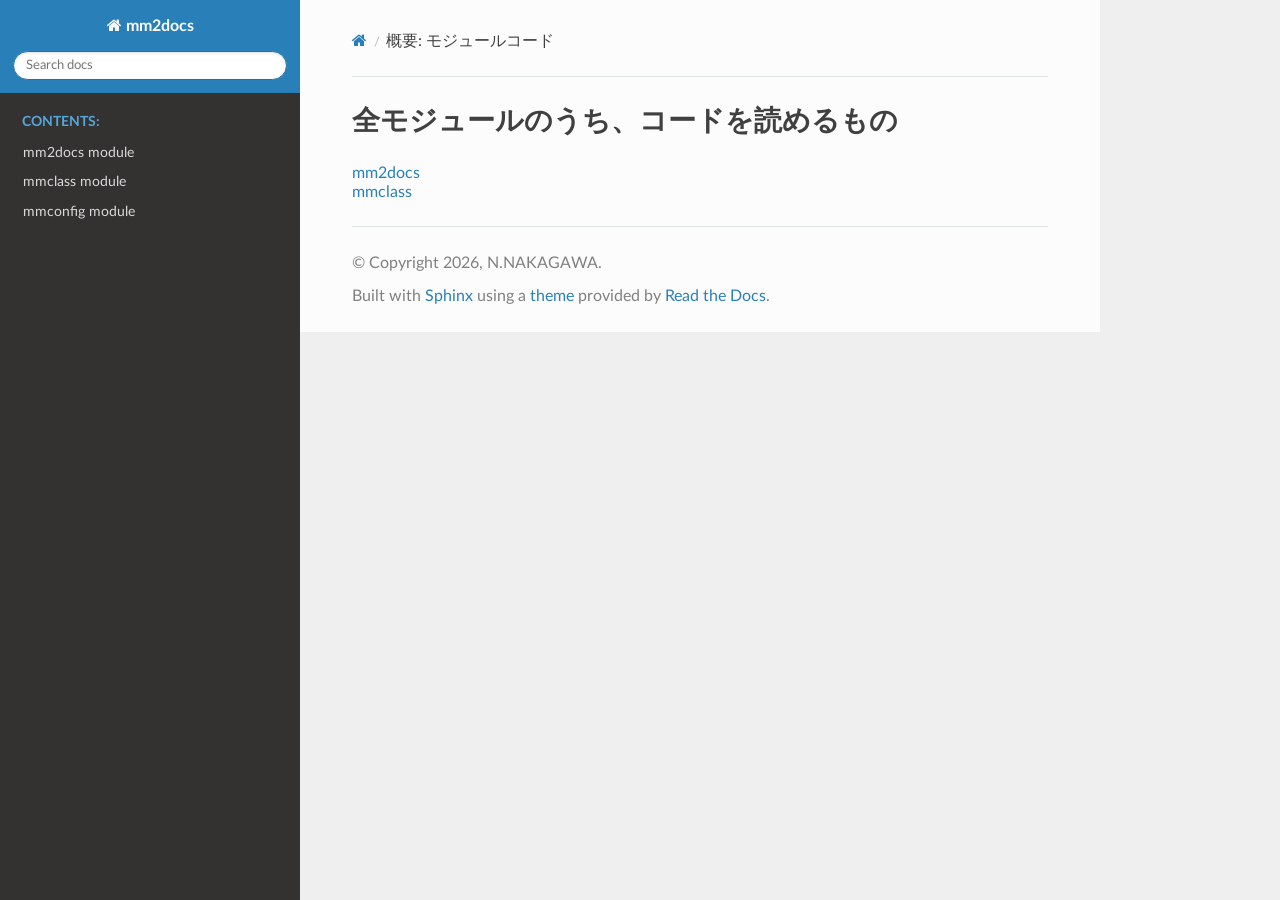
==== docs/_build/html/_modules/index.html @ 32d8aab1 "first commit" ====
<!DOCTYPE html>
<html class="writer-html5" lang="ja" data-content_root="../">
<head>
  <meta charset="utf-8" />
  <meta name="viewport" content="width=device-width, initial-scale=1.0" />
  <title>概要: モジュールコード &mdash; mm2docs 1.0.0 ドキュメント</title>
      <link rel="stylesheet" type="text/css" href="../_static/pygments.css?v=b86133f3" />
      <link rel="stylesheet" type="text/css" href="../_static/css/theme.css?v=e59714d7" />

  
      <script src="../_static/jquery.js?v=5d32c60e"></script>
      <script src="../_static/_sphinx_javascript_frameworks_compat.js?v=2cd50e6c"></script>
      <script src="../_static/documentation_options.js?v=144c8c96"></script>
      <script src="../_static/doctools.js?v=9bcbadda"></script>
      <script src="../_static/sphinx_highlight.js?v=dc90522c"></script>
      <script src="../_static/translations.js?v=4755f45a"></script>
    <script src="../_static/js/theme.js"></script>
    <link rel="index" title="索引" href="../genindex.html" />
    <link rel="search" title="検索" href="../search.html" /> 
</head>

<body class="wy-body-for-nav"> 
  <div class="wy-grid-for-nav">
    <nav data-toggle="wy-nav-shift" class="wy-nav-side">
      <div class="wy-side-scroll">
        <div class="wy-side-nav-search" >

          
          
          <a href="../index.html" class="icon icon-home">
            mm2docs
          </a>
<div role="search">
  <form id="rtd-search-form" class="wy-form" action="../search.html" method="get">
    <input type="text" name="q" placeholder="Search docs" aria-label="Search docs" />
    <input type="hidden" name="check_keywords" value="yes" />
    <input type="hidden" name="area" value="default" />
  </form>
</div>
        </div><div class="wy-menu wy-menu-vertical" data-spy="affix" role="navigation" aria-label="Navigation menu">
              <p class="caption" role="heading"><span class="caption-text">Contents:</span></p>
<ul>
<li class="toctree-l1"><a class="reference internal" href="../mm2docs.html">mm2docs module</a></li>
<li class="toctree-l1"><a class="reference internal" href="../mmclass.html">mmclass module</a></li>
<li class="toctree-l1"><a class="reference internal" href="../mmconfig.html">mmconfig module</a></li>
</ul>

        </div>
      </div>
    </nav>

    <section data-toggle="wy-nav-shift" class="wy-nav-content-wrap"><nav class="wy-nav-top" aria-label="Mobile navigation menu" >
          <i data-toggle="wy-nav-top" class="fa fa-bars"></i>
          <a href="../index.html">mm2docs</a>
      </nav>

      <div class="wy-nav-content">
        <div class="rst-content">
          <div role="navigation" aria-label="Page navigation">
  <ul class="wy-breadcrumbs">
      <li><a href="../index.html" class="icon icon-home" aria-label="Home"></a></li>
      <li class="breadcrumb-item active">概要: モジュールコード</li>
      <li class="wy-breadcrumbs-aside">
      </li>
  </ul>
  <hr/>
</div>
          <div role="main" class="document" itemscope="itemscope" itemtype="http://schema.org/Article">
           <div itemprop="articleBody">
             
  <h1>全モジュールのうち、コードを読めるもの</h1>
<ul><li><a href="mm2docs.html">mm2docs</a></li>
<li><a href="mmclass.html">mmclass</a></li>
</ul>

           </div>
          </div>
          <footer>

  <hr/>

  <div role="contentinfo">
    <p>&#169; Copyright 2026, N.NAKAGAWA.</p>
  </div>

  Built with <a href="https://www.sphinx-doc.org/">Sphinx</a> using a
    <a href="https://github.com/readthedocs/sphinx_rtd_theme">theme</a>
    provided by <a href="https://readthedocs.org">Read the Docs</a>.
   

</footer>
        </div>
      </div>
    </section>
  </div>
  <script>
      jQuery(function () {
          SphinxRtdTheme.Navigation.enable(true);
      });
  </script> 

</body>
</html>
---- docs/_build/html/_static/pygments.css ----
pre { line-height: 125%; }
td.linenos .normal { color: inherit; background-color: transparent; padding-left: 5px; padding-right: 5px; }
span.linenos { color: inherit; background-color: transparent; padding-left: 5px; padding-right: 5px; }
td.linenos .special { color: #000000; background-color: #ffffc0; padding-left: 5px; padding-right: 5px; }
span.linenos.special { color: #000000; background-color: #ffffc0; padding-left: 5px; padding-right: 5px; }
.highlight .hll { background-color: #ffffcc }
.highlight { background: #f8f8f8; }
.highlight .c { color: #3D7B7B; font-style: italic } /* Comment */
.highlight .err { border: 1px solid #F00 } /* Error */
.highlight .k { color: #008000; font-weight: bold } /* Keyword */
.highlight .o { color: #666 } /* Operator */
.highlight .ch { color: #3D7B7B; font-style: italic } /* Comment.Hashbang */
.highlight .cm { color: #3D7B7B; font-style: italic } /* Comment.Multiline */
.highlight .cp { color: #9C6500 } /* Comment.Preproc */
.highlight .cpf { color: #3D7B7B; font-style: italic } /* Comment.PreprocFile */
.highlight .c1 { color: #3D7B7B; font-style: italic } /* Comment.Single */
.highlight .cs { color: #3D7B7B; font-style: italic } /* Comment.Special */
.highlight .gd { color: #A00000 } /* Generic.Deleted */
.highlight .ge { font-style: italic } /* Generic.Emph */
.highlight .ges { font-weight: bold; font-style: italic } /* Generic.EmphStrong */
.highlight .gr { color: #E40000 } /* Generic.Error */
.highlight .gh { color: #000080; font-weight: bold } /* Generic.Heading */
.highlight .gi { color: #008400 } /* Generic.Inserted */
.highlight .go { color: #717171 } /* Generic.Output */
.highlight .gp { color: #000080; font-weight: bold } /* Generic.Prompt */
.highlight .gs { font-weight: bold } /* Generic.Strong */
.highlight .gu { color: #800080; font-weight: bold } /* Generic.Subheading */
.highlight .gt { color: #04D } /* Generic.Traceback */
.highlight .kc { color: #008000; font-weight: bold } /* Keyword.Constant */
.highlight .kd { color: #008000; font-weight: bold } /* Keyword.Declaration */
.highlight .kn { color: #008000; font-weight: bold } /* Keyword.Namespace */
.highlight .kp { color: #008000 } /* Keyword.Pseudo */
.highlight .kr { color: #008000; font-weight: bold } /* Keyword.Reserved */
.highlight .kt { color: #B00040 } /* Keyword.Type */
.highlight .m { color: #666 } /* Literal.Number */
.highlight .s { color: #BA2121 } /* Literal.String */
.highlight .na { color: #687822 } /* Name.Attribute */
.highlight .nb { color: #008000 } /* Name.Builtin */
.highlight .nc { color: #00F; font-weight: bold } /* Name.Class */
.highlight .no { color: #800 } /* Name.Constant */
.highlight .nd { color: #A2F } /* Name.Decorator */
.highlight .ni { color: #717171; font-weight: bold } /* Name.Entity */
.highlight .ne { color: #CB3F38; font-weight: bold } /* Name.Exception */
.highlight .nf { color: #00F } /* Name.Function */
.highlight .nl { color: #767600 } /* Name.Label */
.highlight .nn { color: #00F; font-weight: bold } /* Name.Namespace */
.highlight .nt { color: #008000; font-weight: bold } /* Name.Tag */
.highlight .nv { color: #19177C } /* Name.Variable */
.highlight .ow { color: #A2F; font-weight: bold } /* Operator.Word */
.highlight .w { color: #BBB } /* Text.Whitespace */
.highlight .mb { color: #666 } /* Literal.Number.Bin */
.highlight .mf { color: #666 } /* Literal.Number.Float */
.highlight .mh { color: #666 } /* Literal.Number.Hex */
.highlight .mi { color: #666 } /* Literal.Number.Integer */
.highlight .mo { color: #666 } /* Literal.Number.Oct */
.highlight .sa { color: #BA2121 } /* Literal.String.Affix */
.highlight .sb { color: #BA2121 } /* Literal.String.Backtick */
.highlight .sc { color: #BA2121 } /* Literal.String.Char */
.highlight .dl { color: #BA2121 } /* Literal.String.Delimiter */
.highlight .sd { color: #BA2121; font-style: italic } /* Literal.String.Doc */
.highlight .s2 { color: #BA2121 } /* Literal.String.Double */
.highlight .se { color: #AA5D1F; font-weight: bold } /* Literal.String.Escape */
.highlight .sh { color: #BA2121 } /* Literal.String.Heredoc */
.highlight .si { color: #A45A77; font-weight: bold } /* Literal.String.Interpol */
.highlight .sx { color: #008000 } /* Literal.String.Other */
.highlight .sr { color: #A45A77 } /* Literal.String.Regex */
.highlight .s1 { color: #BA2121 } /* Literal.String.Single */
.highlight .ss { color: #19177C } /* Literal.String.Symbol */
.highlight .bp { color: #008000 } /* Name.Builtin.Pseudo */
.highlight .fm { color: #00F } /* Name.Function.Magic */
.highlight .vc { color: #19177C } /* Name.Variable.Class */
.highlight .vg { color: #19177C } /* Name.Variable.Global */
.highlight .vi { color: #19177C } /* Name.Variable.Instance */
.highlight .vm { color: #19177C } /* Name.Variable.Magic */
.highlight .il { color: #666 } /* Literal.Number.Integer.Long */
---- docs/_build/html/_static/css/theme.css ----
html{box-sizing:border-box}*,:after,:before{box-sizing:inherit}article,aside,details,figcaption,figure,footer,header,hgroup,nav,section{display:block}audio,canvas,video{display:inline-block;*display:inline;*zoom:1}[hidden],audio:not([controls]){display:none}*{-webkit-box-sizing:border-box;-moz-box-sizing:border-box;box-sizing:border-box}html{font-size:100%;-webkit-text-size-adjust:100%;-ms-text-size-adjust:100%}body{margin:0}a:active,a:hover{outline:0}abbr[title]{border-bottom:1px dotted}b,strong{font-weight:700}blockquote{margin:0}dfn{font-style:italic}ins{background:#ff9;text-decoration:none}ins,mark{color:#000}mark{background:#ff0;font-style:italic;font-weight:700}.rst-content code,.rst-content tt,code,kbd,pre,samp{font-family:monospace,serif;_font-family:courier new,monospace;font-size:1em}pre{white-space:pre}q{quotes:none}q:after,q:before{content:"";content:none}small{font-size:85%}sub,sup{font-size:75%;line-height:0;position:relative;vertical-align:baseline}sup{top:-.5em}sub{bottom:-.25em}dl,ol,ul{margin:0;padding:0;list-style:none;list-style-image:none}li{list-style:none}dd{margin:0}img{border:0;-ms-interpolation-mode:bicubic;vertical-align:middle;max-width:100%}svg:not(:root){overflow:hidden}figure,form{margin:0}label{cursor:pointer}button,input,select,textarea{font-size:100%;margin:0;vertical-align:baseline;*vertical-align:middle}button,input{line-height:normal}button,input[type=button],input[type=reset],input[type=submit]{cursor:pointer;-webkit-appearance:button;*overflow:visible}button[disabled],input[disabled]{cursor:default}input[type=search]{-webkit-appearance:textfield;-moz-box-sizing:content-box;-webkit-box-sizing:content-box;box-sizing:content-box}textarea{resize:vertical}table{border-collapse:collapse;border-spacing:0}td{vertical-align:top}.chromeframe{margin:.2em 0;background:#ccc;color:#000;padding:.2em 0}.ir{display:block;border:0;text-indent:-999em;overflow:hidden;background-color:transparent;background-repeat:no-repeat;text-align:left;direction:ltr;*line-height:0}.ir br{display:none}.hidden{display:none!important;visibility:hidden}.visuallyhidden{border:0;clip:rect(0 0 0 0);height:1px;margin:-1px;overflow:hidden;padding:0;position:absolute;width:1px}.visuallyhidden.focusable:active,.visuallyhidden.focusable:focus{clip:auto;height:auto;margin:0;overflow:visible;position:static;width:auto}.invisible{visibility:hidden}.relative{position:relative}big,small{font-size:100%}@media print{body,html,section{background:none!important}*{box-shadow:none!important;text-shadow:none!important;filter:none!important;-ms-filter:none!important}a,a:visited{text-decoration:underline}.ir a:after,a[href^="#"]:after,a[href^="javascript:"]:after{content:""}blockquote,pre{page-break-inside:avoid}thead{display:table-header-group}img,tr{page-break-inside:avoid}img{max-width:100%!important}@page{margin:.5cm}.rst-content .toctree-wrapper>p.caption,h2,h3,p{orphans:3;widows:3}.rst-content .toctree-wrapper>p.caption,h2,h3{page-break-after:avoid}}.btn,.fa:before,.icon:before,.rst-content .admonition,.rst-content .admonition-title:before,.rst-content .admonition-todo,.rst-content .attention,.rst-content .caution,.rst-content .code-block-caption .headerlink:before,.rst-content .danger,.rst-content .eqno .headerlink:before,.rst-content .error,.rst-content .hint,.rst-content .important,.rst-content .note,.rst-content .seealso,.rst-content .tip,.rst-content .warning,.rst-content code.download span:first-child:before,.rst-content dl dt .headerlink:before,.rst-content h1 .headerlink:before,.rst-content h2 .headerlink:before,.rst-content h3 .headerlink:before,.rst-content h4 .headerlink:before,.rst-content h5 .headerlink:before,.rst-content h6 .headerlink:before,.rst-content p.caption .headerlink:before,.rst-content p .headerlink:before,.rst-content table>caption .headerlink:before,.rst-content tt.download span:first-child:before,.wy-alert,.wy-dropdown .caret:before,.wy-inline-validate.wy-inline-validate-danger .wy-input-context:before,.wy-inline-validate.wy-inline-validate-info .wy-input-context:before,.wy-inline-validate.wy-inline-validate-success .wy-input-context:before,.wy-inline-validate.wy-inline-validate-warning .wy-input-context:before,.wy-menu-vertical li.current>a button.toctree-expand:before,.wy-menu-vertical li.on a button.toctree-expand:before,.wy-menu-vertical li button.toctree-expand:before,input[type=color],input[type=date],input[type=datetime-local],input[type=datetime],input[type=email],input[type=month],input[type=number],input[type=password],input[type=search],input[type=tel],input[type=text],input[type=time],input[type=url],input[type=week],select,textarea{-webkit-font-smoothing:antialiased}.clearfix{*zoom:1}.clearfix:after,.clearfix:before{display:table;content:""}.clearfix:after{clear:both}/*!
 *  Font Awesome 4.7.0 by @davegandy - http://fontawesome.io - @fontawesome
 *  License - http://fontawesome.io/license (Font: SIL OFL 1.1, CSS: MIT License)
 */@font-face{font-family:FontAwesome;src:url(fonts/fontawesome-webfont.eot?674f50d287a8c48dc19ba404d20fe713);src:url(fonts/fontawesome-webfont.eot?674f50d287a8c48dc19ba404d20fe713?#iefix&v=4.7.0) format("embedded-opentype"),url(fonts/fontawesome-webfont.woff2?af7ae505a9eed503f8b8e6982036873e) format("woff2"),url(fonts/fontawesome-webfont.woff?fee66e712a8a08eef5805a46892932ad) format("woff"),url(fonts/fontawesome-webfont.ttf?b06871f281fee6b241d60582ae9369b9) format("truetype"),url(fonts/fontawesome-webfont.svg?912ec66d7572ff821749319396470bde#fontawesomeregular) format("svg");font-weight:400;font-style:normal}.fa,.icon,.rst-content .admonition-title,.rst-content .code-block-caption .headerlink,.rst-content .eqno .headerlink,.rst-content code.download span:first-child,.rst-content dl dt .headerlink,.rst-content h1 .headerlink,.rst-content h2 .headerlink,.rst-content h3 .headerlink,.rst-content h4 .headerlink,.rst-content h5 .headerlink,.rst-content h6 .headerlink,.rst-content p.caption .headerlink,.rst-content p .headerlink,.rst-content table>caption .headerlink,.rst-content tt.download span:first-child,.wy-menu-vertical li.current>a button.toctree-expand,.wy-menu-vertical li.on a button.toctree-expand,.wy-menu-vertical li button.toctree-expand{display:inline-block;font:normal normal normal 14px/1 FontAwesome;font-size:inherit;text-rendering:auto;-webkit-font-smoothing:antialiased;-moz-osx-font-smoothing:grayscale}.fa-lg{font-size:1.33333em;line-height:.75em;vertical-align:-15%}.fa-2x{font-size:2em}.fa-3x{font-size:3em}.fa-4x{font-size:4em}.fa-5x{font-size:5em}.fa-fw{width:1.28571em;text-align:center}.fa-ul{padding-left:0;margin-left:2.14286em;list-style-type:none}.fa-ul>li{position:relative}.fa-li{position:absolute;left:-2.14286em;width:2.14286em;top:.14286em;text-align:center}.fa-li.fa-lg{left:-1.85714em}.fa-border{padding:.2em .25em .15em;border:.08em solid #eee;border-radius:.1em}.fa-pull-left{float:left}.fa-pull-right{float:right}.fa-pull-left.icon,.fa.fa-pull-left,.rst-content .code-block-caption .fa-pull-left.headerlink,.rst-content .eqno .fa-pull-left.headerlink,.rst-content .fa-pull-left.admonition-title,.rst-content code.download span.fa-pull-left:first-child,.rst-content dl dt .fa-pull-left.headerlink,.rst-content h1 .fa-pull-left.headerlink,.rst-content h2 .fa-pull-left.headerlink,.rst-content h3 .fa-pull-left.headerlink,.rst-content h4 .fa-pull-left.headerlink,.rst-content h5 .fa-pull-left.headerlink,.rst-content h6 .fa-pull-left.headerlink,.rst-content p .fa-pull-left.headerlink,.rst-content table>caption .fa-pull-left.headerlink,.rst-content tt.download span.fa-pull-left:first-child,.wy-menu-vertical li.current>a button.fa-pull-left.toctree-expand,.wy-menu-vertical li.on a button.fa-pull-left.toctree-expand,.wy-menu-vertical li button.fa-pull-left.toctree-expand{margin-right:.3em}.fa-pull-right.icon,.fa.fa-pull-right,.rst-content .code-block-caption .fa-pull-right.headerlink,.rst-content .eqno .fa-pull-right.headerlink,.rst-content .fa-pull-right.admonition-title,.rst-content code.download span.fa-pull-right:first-child,.rst-content dl dt .fa-pull-right.headerlink,.rst-content h1 .fa-pull-right.headerlink,.rst-content h2 .fa-pull-right.headerlink,.rst-content h3 .fa-pull-right.headerlink,.rst-content h4 .fa-pull-right.headerlink,.rst-content h5 .fa-pull-right.headerlink,.rst-content h6 .fa-pull-right.headerlink,.rst-content p .fa-pull-right.headerlink,.rst-content table>caption .fa-pull-right.headerlink,.rst-content tt.download span.fa-pull-right:first-child,.wy-menu-vertical li.current>a button.fa-pull-right.toctree-expand,.wy-menu-vertical li.on a button.fa-pull-right.toctree-expand,.wy-menu-vertical li button.fa-pull-right.toctree-expand{margin-left:.3em}.pull-right{float:right}.pull-left{float:left}.fa.pull-left,.pull-left.icon,.rst-content .code-block-caption .pull-left.headerlink,.rst-content .eqno .pull-left.headerlink,.rst-content .pull-left.admonition-title,.rst-content code.download span.pull-left:first-child,.rst-content dl dt .pull-left.headerlink,.rst-content h1 .pull-left.headerlink,.rst-content h2 .pull-left.headerlink,.rst-content h3 .pull-left.headerlink,.rst-content h4 .pull-left.headerlink,.rst-content h5 .pull-left.headerlink,.rst-content h6 .pull-left.headerlink,.rst-content p .pull-left.headerlink,.rst-content table>caption .pull-left.headerlink,.rst-content tt.download span.pull-left:first-child,.wy-menu-vertical li.current>a button.pull-left.toctree-expand,.wy-menu-vertical li.on a button.pull-left.toctree-expand,.wy-menu-vertical li button.pull-left.toctree-expand{margin-right:.3em}.fa.pull-right,.pull-right.icon,.rst-content .code-block-caption .pull-right.headerlink,.rst-content .eqno .pull-right.headerlink,.rst-content .pull-right.admonition-title,.rst-content code.download span.pull-right:first-child,.rst-content dl dt .pull-right.headerlink,.rst-content h1 .pull-right.headerlink,.rst-content h2 .pull-right.headerlink,.rst-content h3 .pull-right.headerlink,.rst-content h4 .pull-right.headerlink,.rst-content h5 .pull-right.headerlink,.rst-content h6 .pull-right.headerlink,.rst-content p .pull-right.headerlink,.rst-content table>caption .pull-right.headerlink,.rst-content tt.download span.pull-right:first-child,.wy-menu-vertical li.current>a button.pull-right.toctree-expand,.wy-menu-vertical li.on a button.pull-right.toctree-expand,.wy-menu-vertical li button.pull-right.toctree-expand{margin-left:.3em}.fa-spin{-webkit-animation:fa-spin 2s linear infinite;animation:fa-spin 2s linear infinite}.fa-pulse{-webkit-animation:fa-spin 1s steps(8) infinite;animation:fa-spin 1s steps(8) infinite}@-webkit-keyframes fa-spin{0%{-webkit-transform:rotate(0deg);transform:rotate(0deg)}to{-webkit-transform:rotate(359deg);transform:rotate(359deg)}}@keyframes fa-spin{0%{-webkit-transform:rotate(0deg);transform:rotate(0deg)}to{-webkit-transform:rotate(359deg);transform:rotate(359deg)}}.fa-rotate-90{-ms-filter:"progid:DXImageTransform.Microsoft.BasicImage(rotation=1)";-webkit-transform:rotate(90deg);-ms-transform:rotate(90deg);transform:rotate(90deg)}.fa-rotate-180{-ms-filter:"progid:DXImageTransform.Microsoft.BasicImage(rotation=2)";-webkit-transform:rotate(180deg);-ms-transform:rotate(180deg);transform:rotate(180deg)}.fa-rotate-270{-ms-filter:"progid:DXImageTransform.Microsoft.BasicImage(rotation=3)";-webkit-transform:rotate(270deg);-ms-transform:rotate(270deg);transform:rotate(270deg)}.fa-flip-horizontal{-ms-filter:"progid:DXImageTransform.Microsoft.BasicImage(rotation=0, mirror=1)";-webkit-transform:scaleX(-1);-ms-transform:scaleX(-1);transform:scaleX(-1)}.fa-flip-vertical{-ms-filter:"progid:DXImageTransform.Microsoft.BasicImage(rotation=2, mirror=1)";-webkit-transform:scaleY(-1);-ms-transform:scaleY(-1);transform:scaleY(-1)}:root .fa-flip-horizontal,:root .fa-flip-vertical,:root .fa-rotate-90,:root .fa-rotate-180,:root .fa-rotate-270{filter:none}.fa-stack{position:relative;display:inline-block;width:2em;height:2em;line-height:2em;vertical-align:middle}.fa-stack-1x,.fa-stack-2x{position:absolute;left:0;width:100%;text-align:center}.fa-stack-1x{line-height:inherit}.fa-stack-2x{font-size:2em}.fa-inverse{color:#fff}.fa-glass:before{content:""}.fa-music:before{content:""}.fa-search:before,.icon-search:before{content:""}.fa-envelope-o:before{content:""}.fa-heart:before{content:""}.fa-star:before{content:""}.fa-star-o:before{content:""}.fa-user:before{content:""}.fa-film:before{content:""}.fa-th-large:before{content:""}.fa-th:before{content:""}.fa-th-list:before{content:""}.fa-check:before{content:""}.fa-close:before,.fa-remove:before,.fa-times:before{content:""}.fa-search-plus:before{content:""}.fa-search-minus:before{content:""}.fa-power-off:before{content:""}.fa-signal:before{content:""}.fa-cog:before,.fa-gear:before{content:""}.fa-trash-o:before{content:""}.fa-home:before,.icon-home:before{content:""}.fa-file-o:before{content:""}.fa-clock-o:before{content:""}.fa-road:before{content:""}.fa-download:before,.rst-content code.download span:first-child:before,.rst-content tt.download span:first-child:before{content:""}.fa-arrow-circle-o-down:before{content:""}.fa-arrow-circle-o-up:before{content:""}.fa-inbox:before{content:""}.fa-play-circle-o:before{content:""}.fa-repeat:before,.fa-rotate-right:before{content:""}.fa-refresh:before{content:""}.fa-list-alt:before{content:""}.fa-lock:before{content:""}.fa-flag:before{content:""}.fa-headphones:before{content:""}.fa-volume-off:before{content:""}.fa-volume-down:before{content:""}.fa-volume-up:before{content:""}.fa-qrcode:before{content:""}.fa-barcode:before{content:""}.fa-tag:before{content:""}.fa-tags:before{content:""}.fa-book:before,.icon-book:before{content:""}.fa-bookmark:before{content:""}.fa-print:before{content:""}.fa-camera:before{content:""}.fa-font:before{content:""}.fa-bold:before{content:""}.fa-italic:before{content:""}.fa-text-height:before{content:""}.fa-text-width:before{content:""}.fa-align-left:before{content:""}.fa-align-center:before{content:""}.fa-align-right:before{content:""}.fa-align-justify:before{content:""}.fa-list:before{content:""}.fa-dedent:before,.fa-outdent:before{content:""}.fa-indent:before{content:""}.fa-video-camera:before{content:""}.fa-image:before,.fa-photo:before,.fa-picture-o:before{content:""}.fa-pencil:before{content:""}.fa-map-marker:before{content:""}.fa-adjust:before{content:""}.fa-tint:before{content:""}.fa-edit:before,.fa-pencil-square-o:before{content:""}.fa-share-square-o:before{content:""}.fa-check-square-o:before{content:""}.fa-arrows:before{content:""}.fa-step-backward:before{content:""}.fa-fast-backward:before{content:""}.fa-backward:before{content:""}.fa-play:before{content:""}.fa-pause:before{content:""}.fa-stop:before{content:""}.fa-forward:before{content:""}.fa-fast-forward:before{content:""}.fa-step-forward:before{content:""}.fa-eject:before{content:""}.fa-chevron-left:before{content:""}.fa-chevron-right:before{content:""}.fa-plus-circle:before{content:""}.fa-minus-circle:before{content:""}.fa-times-circle:before,.wy-inline-validate.wy-inline-validate-danger .wy-input-context:before{content:""}.fa-check-circle:before,.wy-inline-validate.wy-inline-validate-success .wy-input-context:before{content:""}.fa-question-circle:before{content:""}.fa-info-circle:before{content:""}.fa-crosshairs:before{content:""}.fa-times-circle-o:before{content:""}.fa-check-circle-o:before{content:""}.fa-ban:before{content:""}.fa-arrow-left:before{content:""}.fa-arrow-right:before{content:""}.fa-arrow-up:before{content:""}.fa-arrow-down:before{content:""}.fa-mail-forward:before,.fa-share:before{content:""}.fa-expand:before{content:""}.fa-compress:before{content:""}.fa-plus:before{content:""}.fa-minus:before{content:""}.fa-asterisk:before{content:""}.fa-exclamation-circle:before,.rst-content .admonition-title:before,.wy-inline-validate.wy-inline-validate-info .wy-input-context:before,.wy-inline-validate.wy-inline-validate-warning .wy-input-context:before{content:""}.fa-gift:before{content:""}.fa-leaf:before{content:""}.fa-fire:before,.icon-fire:before{content:""}.fa-eye:before{content:""}.fa-eye-slash:before{content:""}.fa-exclamation-triangle:before,.fa-warning:before{content:""}.fa-plane:before{content:""}.fa-calendar:before{content:""}.fa-random:before{content:""}.fa-comment:before{content:""}.fa-magnet:before{content:""}.fa-chevron-up:before{content:""}.fa-chevron-down:before{content:""}.fa-retweet:before{content:""}.fa-shopping-cart:before{content:""}.fa-folder:before{content:""}.fa-folder-open:before{content:""}.fa-arrows-v:before{content:""}.fa-arrows-h:before{content:""}.fa-bar-chart-o:before,.fa-bar-chart:before{content:""}.fa-twitter-square:before{content:""}.fa-facebook-square:before{content:""}.fa-camera-retro:before{content:""}.fa-key:before{content:""}.fa-cogs:before,.fa-gears:before{content:""}.fa-comments:before{content:""}.fa-thumbs-o-up:before{content:""}.fa-thumbs-o-down:before{content:""}.fa-star-half:before{content:""}.fa-heart-o:before{content:""}.fa-sign-out:before{content:""}.fa-linkedin-square:before{content:""}.fa-thumb-tack:before{content:""}.fa-external-link:before{content:""}.fa-sign-in:before{content:""}.fa-trophy:before{content:""}.fa-github-square:before{content:""}.fa-upload:before{content:""}.fa-lemon-o:before{content:""}.fa-phone:before{content:""}.fa-square-o:before{content:""}.fa-bookmark-o:before{content:""}.fa-phone-square:before{content:""}.fa-twitter:before{content:""}.fa-facebook-f:before,.fa-facebook:before{content:""}.fa-github:before,.icon-github:before{content:""}.fa-unlock:before{content:""}.fa-credit-card:before{content:""}.fa-feed:before,.fa-rss:before{content:""}.fa-hdd-o:before{content:""}.fa-bullhorn:before{content:""}.fa-bell:before{content:""}.fa-certificate:before{content:""}.fa-hand-o-right:before{content:""}.fa-hand-o-left:before{content:""}.fa-hand-o-up:before{content:""}.fa-hand-o-down:before{content:""}.fa-arrow-circle-left:before,.icon-circle-arrow-left:before{content:""}.fa-arrow-circle-right:before,.icon-circle-arrow-right:before{content:""}.fa-arrow-circle-up:before{content:""}.fa-arrow-circle-down:before{content:""}.fa-globe:before{content:""}.fa-wrench:before{content:""}.fa-tasks:before{content:""}.fa-filter:before{content:""}.fa-briefcase:before{content:""}.fa-arrows-alt:before{content:""}.fa-group:before,.fa-users:before{content:""}.fa-chain:before,.fa-link:before,.icon-link:before{content:""}.fa-cloud:before{content:""}.fa-flask:before{content:""}.fa-cut:before,.fa-scissors:before{content:""}.fa-copy:before,.fa-files-o:before{content:""}.fa-paperclip:before{content:""}.fa-floppy-o:before,.fa-save:before{content:""}.fa-square:before{content:""}.fa-bars:before,.fa-navicon:before,.fa-reorder:before{content:""}.fa-list-ul:before{content:""}.fa-list-ol:before{content:""}.fa-strikethrough:before{content:""}.fa-underline:before{content:""}.fa-table:before{content:""}.fa-magic:before{content:""}.fa-truck:before{content:""}.fa-pinterest:before{content:""}.fa-pinterest-square:before{content:""}.fa-google-plus-square:before{content:""}.fa-google-plus:before{content:""}.fa-money:before{content:""}.fa-caret-down:before,.icon-caret-down:before,.wy-dropdown .caret:before{content:""}.fa-caret-up:before{content:""}.fa-caret-left:before{content:""}.fa-caret-right:before{content:""}.fa-columns:before{content:""}.fa-sort:before,.fa-unsorted:before{content:""}.fa-sort-desc:before,.fa-sort-down:before{content:""}.fa-sort-asc:before,.fa-sort-up:before{content:""}.fa-envelope:before{content:""}.fa-linkedin:before{content:""}.fa-rotate-left:before,.fa-undo:before{content:""}.fa-gavel:before,.fa-legal:before{content:""}.fa-dashboard:before,.fa-tachometer:before{content:""}.fa-comment-o:before{content:""}.fa-comments-o:before{content:""}.fa-bolt:before,.fa-flash:before{content:""}.fa-sitemap:before{content:""}.fa-umbrella:before{content:""}.fa-clipboard:before,.fa-paste:before{content:""}.fa-lightbulb-o:before{content:""}.fa-exchange:before{content:""}.fa-cloud-download:before{content:""}.fa-cloud-upload:before{content:""}.fa-user-md:before{content:""}.fa-stethoscope:before{content:""}.fa-suitcase:before{content:""}.fa-bell-o:before{content:""}.fa-coffee:before{content:""}.fa-cutlery:before{content:""}.fa-file-text-o:before{content:""}.fa-building-o:before{content:""}.fa-hospital-o:before{content:""}.fa-ambulance:before{content:""}.fa-medkit:before{content:""}.fa-fighter-jet:before{content:""}.fa-beer:before{content:""}.fa-h-square:before{content:""}.fa-plus-square:before{content:""}.fa-angle-double-left:before{content:""}.fa-angle-double-right:before{content:""}.fa-angle-double-up:before{content:""}.fa-angle-double-down:before{content:""}.fa-angle-left:before{content:""}.fa-angle-right:before{content:""}.fa-angle-up:before{content:""}.fa-angle-down:before{content:""}.fa-desktop:before{content:""}.fa-laptop:before{content:""}.fa-tablet:before{content:""}.fa-mobile-phone:before,.fa-mobile:before{content:""}.fa-circle-o:before{content:""}.fa-quote-left:before{content:""}.fa-quote-right:before{content:""}.fa-spinner:before{content:""}.fa-circle:before{content:""}.fa-mail-reply:before,.fa-reply:before{content:""}.fa-github-alt:before{content:""}.fa-folder-o:before{content:""}.fa-folder-open-o:before{content:""}.fa-smile-o:before{content:""}.fa-frown-o:before{content:""}.fa-meh-o:before{content:""}.fa-gamepad:before{content:""}.fa-keyboard-o:before{content:""}.fa-flag-o:before{content:""}.fa-flag-checkered:before{content:""}.fa-terminal:before{content:""}.fa-code:before{content:""}.fa-mail-reply-all:before,.fa-reply-all:before{content:""}.fa-star-half-empty:before,.fa-star-half-full:before,.fa-star-half-o:before{content:""}.fa-location-arrow:before{content:""}.fa-crop:before{content:""}.fa-code-fork:before{content:""}.fa-chain-broken:before,.fa-unlink:before{content:""}.fa-question:before{content:""}.fa-info:before{content:""}.fa-exclamation:before{content:""}.fa-superscript:before{content:""}.fa-subscript:before{content:""}.fa-eraser:before{content:""}.fa-puzzle-piece:before{content:""}.fa-microphone:before{content:""}.fa-microphone-slash:before{content:""}.fa-shield:before{content:""}.fa-calendar-o:before{content:""}.fa-fire-extinguisher:before{content:""}.fa-rocket:before{content:""}.fa-maxcdn:before{content:""}.fa-chevron-circle-left:before{content:""}.fa-chevron-circle-right:before{content:""}.fa-chevron-circle-up:before{content:""}.fa-chevron-circle-down:before{content:""}.fa-html5:before{content:""}.fa-css3:before{content:""}.fa-anchor:before{content:""}.fa-unlock-alt:before{content:""}.fa-bullseye:before{content:""}.fa-ellipsis-h:before{content:""}.fa-ellipsis-v:before{content:""}.fa-rss-square:before{content:""}.fa-play-circle:before{content:""}.fa-ticket:before{content:""}.fa-minus-square:before{content:""}.fa-minus-square-o:before,.wy-menu-vertical li.current>a button.toctree-expand:before,.wy-menu-vertical li.on a button.toctree-expand:before{content:""}.fa-level-up:before{content:""}.fa-level-down:before{content:""}.fa-check-square:before{content:""}.fa-pencil-square:before{content:""}.fa-external-link-square:before{content:""}.fa-share-square:before{content:""}.fa-compass:before{content:""}.fa-caret-square-o-down:before,.fa-toggle-down:before{content:""}.fa-caret-square-o-up:before,.fa-toggle-up:before{content:""}.fa-caret-square-o-right:before,.fa-toggle-right:before{content:""}.fa-eur:before,.fa-euro:before{content:""}.fa-gbp:before{content:""}.fa-dollar:before,.fa-usd:before{content:""}.fa-inr:before,.fa-rupee:before{content:""}.fa-cny:before,.fa-jpy:before,.fa-rmb:before,.fa-yen:before{content:""}.fa-rouble:before,.fa-rub:before,.fa-ruble:before{content:""}.fa-krw:before,.fa-won:before{content:""}.fa-bitcoin:before,.fa-btc:before{content:""}.fa-file:before{content:""}.fa-file-text:before{content:""}.fa-sort-alpha-asc:before{content:""}.fa-sort-alpha-desc:before{content:""}.fa-sort-amount-asc:before{content:""}.fa-sort-amount-desc:before{content:""}.fa-sort-numeric-asc:before{content:""}.fa-sort-numeric-desc:before{content:""}.fa-thumbs-up:before{content:""}.fa-thumbs-down:before{content:""}.fa-youtube-square:before{content:""}.fa-youtube:before{content:""}.fa-xing:before{content:""}.fa-xing-square:before{content:""}.fa-youtube-play:before{content:""}.fa-dropbox:before{content:""}.fa-stack-overflow:before{content:""}.fa-instagram:before{content:""}.fa-flickr:before{content:""}.fa-adn:before{content:""}.fa-bitbucket:before,.icon-bitbucket:before{content:""}.fa-bitbucket-square:before{content:""}.fa-tumblr:before{content:""}.fa-tumblr-square:before{content:""}.fa-long-arrow-down:before{content:""}.fa-long-arrow-up:before{content:""}.fa-long-arrow-left:before{content:""}.fa-long-arrow-right:before{content:""}.fa-apple:before{content:""}.fa-windows:before{content:""}.fa-android:before{content:""}.fa-linux:before{content:""}.fa-dribbble:before{content:""}.fa-skype:before{content:""}.fa-foursquare:before{content:""}.fa-trello:before{content:""}.fa-female:before{content:""}.fa-male:before{content:""}.fa-gittip:before,.fa-gratipay:before{content:""}.fa-sun-o:before{content:""}.fa-moon-o:before{content:""}.fa-archive:before{content:""}.fa-bug:before{content:""}.fa-vk:before{content:""}.fa-weibo:before{content:""}.fa-renren:before{content:""}.fa-pagelines:before{content:""}.fa-stack-exchange:before{content:""}.fa-arrow-circle-o-right:before{content:""}.fa-arrow-circle-o-left:before{content:""}.fa-caret-square-o-left:before,.fa-toggle-left:before{content:""}.fa-dot-circle-o:before{content:""}.fa-wheelchair:before{content:""}.fa-vimeo-square:before{content:""}.fa-try:before,.fa-turkish-lira:before{content:""}.fa-plus-square-o:before,.wy-menu-vertical li button.toctree-expand:before{content:""}.fa-space-shuttle:before{content:""}.fa-slack:before{content:""}.fa-envelope-square:before{content:""}.fa-wordpress:before{content:""}.fa-openid:before{content:""}.fa-bank:before,.fa-institution:before,.fa-university:before{content:""}.fa-graduation-cap:before,.fa-mortar-board:before{content:""}.fa-yahoo:before{content:""}.fa-google:before{content:""}.fa-reddit:before{content:""}.fa-reddit-square:before{content:""}.fa-stumbleupon-circle:before{content:""}.fa-stumbleupon:before{content:""}.fa-delicious:before{content:""}.fa-digg:before{content:""}.fa-pied-piper-pp:before{content:""}.fa-pied-piper-alt:before{content:""}.fa-drupal:before{content:""}.fa-joomla:before{content:""}.fa-language:before{content:""}.fa-fax:before{content:""}.fa-building:before{content:""}.fa-child:before{content:""}.fa-paw:before{content:""}.fa-spoon:before{content:""}.fa-cube:before{content:""}.fa-cubes:before{content:""}.fa-behance:before{content:""}.fa-behance-square:before{content:""}.fa-steam:before{content:""}.fa-steam-square:before{content:""}.fa-recycle:before{content:""}.fa-automobile:before,.fa-car:before{content:""}.fa-cab:before,.fa-taxi:before{content:""}.fa-tree:before{content:""}.fa-spotify:before{content:""}.fa-deviantart:before{content:""}.fa-soundcloud:before{content:""}.fa-database:before{content:""}.fa-file-pdf-o:before{content:""}.fa-file-word-o:before{content:""}.fa-file-excel-o:before{content:""}.fa-file-powerpoint-o:before{content:""}.fa-file-image-o:before,.fa-file-photo-o:before,.fa-file-picture-o:before{content:""}.fa-file-archive-o:before,.fa-file-zip-o:before{content:""}.fa-file-audio-o:before,.fa-file-sound-o:before{content:""}.fa-file-movie-o:before,.fa-file-video-o:before{content:""}.fa-file-code-o:before{content:""}.fa-vine:before{content:""}.fa-codepen:before{content:""}.fa-jsfiddle:before{content:""}.fa-life-bouy:before,.fa-life-buoy:before,.fa-life-ring:before,.fa-life-saver:before,.fa-support:before{content:""}.fa-circle-o-notch:before{content:""}.fa-ra:before,.fa-rebel:before,.fa-resistance:before{content:""}.fa-empire:before,.fa-ge:before{content:""}.fa-git-square:before{content:""}.fa-git:before{content:""}.fa-hacker-news:before,.fa-y-combinator-square:before,.fa-yc-square:before{content:""}.fa-tencent-weibo:before{content:""}.fa-qq:before{content:""}.fa-wechat:before,.fa-weixin:before{content:""}.fa-paper-plane:before,.fa-send:before{content:""}.fa-paper-plane-o:before,.fa-send-o:before{content:""}.fa-history:before{content:""}.fa-circle-thin:before{content:""}.fa-header:before{content:""}.fa-paragraph:before{content:""}.fa-sliders:before{content:""}.fa-share-alt:before{content:""}.fa-share-alt-square:before{content:""}.fa-bomb:before{content:""}.fa-futbol-o:before,.fa-soccer-ball-o:before{content:""}.fa-tty:before{content:""}.fa-binoculars:before{content:""}.fa-plug:before{content:""}.fa-slideshare:before{content:""}.fa-twitch:before{content:""}.fa-yelp:before{content:""}.fa-newspaper-o:before{content:""}.fa-wifi:before{content:""}.fa-calculator:before{content:""}.fa-paypal:before{content:""}.fa-google-wallet:before{content:""}.fa-cc-visa:before{content:""}.fa-cc-mastercard:before{content:""}.fa-cc-discover:before{content:""}.fa-cc-amex:before{content:""}.fa-cc-paypal:before{content:""}.fa-cc-stripe:before{content:""}.fa-bell-slash:before{content:""}.fa-bell-slash-o:before{content:""}.fa-trash:before{content:""}.fa-copyright:before{content:""}.fa-at:before{content:""}.fa-eyedropper:before{content:""}.fa-paint-brush:before{content:""}.fa-birthday-cake:before{content:""}.fa-area-chart:before{content:""}.fa-pie-chart:before{content:""}.fa-line-chart:before{content:""}.fa-lastfm:before{content:""}.fa-lastfm-square:before{content:""}.fa-toggle-off:before{content:""}.fa-toggle-on:before{content:""}.fa-bicycle:before{content:""}.fa-bus:before{content:""}.fa-ioxhost:before{content:""}.fa-angellist:before{content:""}.fa-cc:before{content:""}.fa-ils:before,.fa-shekel:before,.fa-sheqel:before{content:""}.fa-meanpath:before{content:""}.fa-buysellads:before{content:""}.fa-connectdevelop:before{content:""}.fa-dashcube:before{content:""}.fa-forumbee:before{content:""}.fa-leanpub:before{content:""}.fa-sellsy:before{content:""}.fa-shirtsinbulk:before{content:""}.fa-simplybuilt:before{content:""}.fa-skyatlas:before{content:""}.fa-cart-plus:before{content:""}.fa-cart-arrow-down:before{content:""}.fa-diamond:before{content:""}.fa-ship:before{content:""}.fa-user-secret:before{content:""}.fa-motorcycle:before{content:""}.fa-street-view:before{content:""}.fa-heartbeat:before{content:""}.fa-venus:before{content:""}.fa-mars:before{content:""}.fa-mercury:before{content:""}.fa-intersex:before,.fa-transgender:before{content:""}.fa-transgender-alt:before{content:""}.fa-venus-double:before{content:""}.fa-mars-double:before{content:""}.fa-venus-mars:before{content:""}.fa-mars-stroke:before{content:""}.fa-mars-stroke-v:before{content:""}.fa-mars-stroke-h:before{content:""}.fa-neuter:before{content:""}.fa-genderless:before{content:""}.fa-facebook-official:before{content:""}.fa-pinterest-p:before{content:""}.fa-whatsapp:before{content:""}.fa-server:before{content:""}.fa-user-plus:before{content:""}.fa-user-times:before{content:""}.fa-bed:before,.fa-hotel:before{content:""}.fa-viacoin:before{content:""}.fa-train:before{content:""}.fa-subway:before{content:""}.fa-medium:before{content:""}.fa-y-combinator:before,.fa-yc:before{content:""}.fa-optin-monster:before{content:""}.fa-opencart:before{content:""}.fa-expeditedssl:before{content:""}.fa-battery-4:before,.fa-battery-full:before,.fa-battery:before{content:""}.fa-battery-3:before,.fa-battery-three-quarters:before{content:""}.fa-battery-2:before,.fa-battery-half:before{content:""}.fa-battery-1:before,.fa-battery-quarter:before{content:""}.fa-battery-0:before,.fa-battery-empty:before{content:""}.fa-mouse-pointer:before{content:""}.fa-i-cursor:before{content:""}.fa-object-group:before{content:""}.fa-object-ungroup:before{content:""}.fa-sticky-note:before{content:""}.fa-sticky-note-o:before{content:""}.fa-cc-jcb:before{content:""}.fa-cc-diners-club:before{content:""}.fa-clone:before{content:""}.fa-balance-scale:before{content:""}.fa-hourglass-o:before{content:""}.fa-hourglass-1:before,.fa-hourglass-start:before{content:""}.fa-hourglass-2:before,.fa-hourglass-half:before{content:""}.fa-hourglass-3:before,.fa-hourglass-end:before{content:""}.fa-hourglass:before{content:""}.fa-hand-grab-o:before,.fa-hand-rock-o:before{content:""}.fa-hand-paper-o:before,.fa-hand-stop-o:before{content:""}.fa-hand-scissors-o:before{content:""}.fa-hand-lizard-o:before{content:""}.fa-hand-spock-o:before{content:""}.fa-hand-pointer-o:before{content:""}.fa-hand-peace-o:before{content:""}.fa-trademark:before{content:""}.fa-registered:before{content:""}.fa-creative-commons:before{content:""}.fa-gg:before{content:""}.fa-gg-circle:before{content:""}.fa-tripadvisor:before{content:""}.fa-odnoklassniki:before{content:""}.fa-odnoklassniki-square:before{content:""}.fa-get-pocket:before{content:""}.fa-wikipedia-w:before{content:""}.fa-safari:before{content:""}.fa-chrome:before{content:""}.fa-firefox:before{content:""}.fa-opera:before{content:""}.fa-internet-explorer:before{content:""}.fa-television:before,.fa-tv:before{content:""}.fa-contao:before{content:""}.fa-500px:before{content:""}.fa-amazon:before{content:""}.fa-calendar-plus-o:before{content:""}.fa-calendar-minus-o:before{content:""}.fa-calendar-times-o:before{content:""}.fa-calendar-check-o:before{content:""}.fa-industry:before{content:""}.fa-map-pin:before{content:""}.fa-map-signs:before{content:""}.fa-map-o:before{content:""}.fa-map:before{content:""}.fa-commenting:before{content:""}.fa-commenting-o:before{content:""}.fa-houzz:before{content:""}.fa-vimeo:before{content:""}.fa-black-tie:before{content:""}.fa-fonticons:before{content:""}.fa-reddit-alien:before{content:""}.fa-edge:before{content:""}.fa-credit-card-alt:before{content:""}.fa-codiepie:before{content:""}.fa-modx:before{content:""}.fa-fort-awesome:before{content:""}.fa-usb:before{content:""}.fa-product-hunt:before{content:""}.fa-mixcloud:before{content:""}.fa-scribd:before{content:""}.fa-pause-circle:before{content:""}.fa-pause-circle-o:before{content:""}.fa-stop-circle:before{content:""}.fa-stop-circle-o:before{content:""}.fa-shopping-bag:before{content:""}.fa-shopping-basket:before{content:""}.fa-hashtag:before{content:""}.fa-bluetooth:before{content:""}.fa-bluetooth-b:before{content:""}.fa-percent:before{content:""}.fa-gitlab:before,.icon-gitlab:before{content:""}.fa-wpbeginner:before{content:""}.fa-wpforms:before{content:""}.fa-envira:before{content:""}.fa-universal-access:before{content:""}.fa-wheelchair-alt:before{content:""}.fa-question-circle-o:before{content:""}.fa-blind:before{content:""}.fa-audio-description:before{content:""}.fa-volume-control-phone:before{content:""}.fa-braille:before{content:""}.fa-assistive-listening-systems:before{content:""}.fa-american-sign-language-interpreting:before,.fa-asl-interpreting:before{content:""}.fa-deaf:before,.fa-deafness:before,.fa-hard-of-hearing:before{content:""}.fa-glide:before{content:""}.fa-glide-g:before{content:""}.fa-sign-language:before,.fa-signing:before{content:""}.fa-low-vision:before{content:""}.fa-viadeo:before{content:""}.fa-viadeo-square:before{content:""}.fa-snapchat:before{content:""}.fa-snapchat-ghost:before{content:""}.fa-snapchat-square:before{content:""}.fa-pied-piper:before{content:""}.fa-first-order:before{content:""}.fa-yoast:before{content:""}.fa-themeisle:before{content:""}.fa-google-plus-circle:before,.fa-google-plus-official:before{content:""}.fa-fa:before,.fa-font-awesome:before{content:""}.fa-handshake-o:before{content:""}.fa-envelope-open:before{content:""}.fa-envelope-open-o:before{content:""}.fa-linode:before{content:""}.fa-address-book:before{content:""}.fa-address-book-o:before{content:""}.fa-address-card:before,.fa-vcard:before{content:""}.fa-address-card-o:before,.fa-vcard-o:before{content:""}.fa-user-circle:before{content:""}.fa-user-circle-o:before{content:""}.fa-user-o:before{content:""}.fa-id-badge:before{content:""}.fa-drivers-license:before,.fa-id-card:before{content:""}.fa-drivers-license-o:before,.fa-id-card-o:before{content:""}.fa-quora:before{content:""}.fa-free-code-camp:before{content:""}.fa-telegram:before{content:""}.fa-thermometer-4:before,.fa-thermometer-full:before,.fa-thermometer:before{content:""}.fa-thermometer-3:before,.fa-thermometer-three-quarters:before{content:""}.fa-thermometer-2:before,.fa-thermometer-half:before{content:""}.fa-thermometer-1:before,.fa-thermometer-quarter:before{content:""}.fa-thermometer-0:before,.fa-thermometer-empty:before{content:""}.fa-shower:before{content:""}.fa-bath:before,.fa-bathtub:before,.fa-s15:before{content:""}.fa-podcast:before{content:""}.fa-window-maximize:before{content:""}.fa-window-minimize:before{content:""}.fa-window-restore:before{content:""}.fa-times-rectangle:before,.fa-window-close:before{content:""}.fa-times-rectangle-o:before,.fa-window-close-o:before{content:""}.fa-bandcamp:before{content:""}.fa-grav:before{content:""}.fa-etsy:before{content:""}.fa-imdb:before{content:""}.fa-ravelry:before{content:""}.fa-eercast:before{content:""}.fa-microchip:before{content:""}.fa-snowflake-o:before{content:""}.fa-superpowers:before{content:""}.fa-wpexplorer:before{content:""}.fa-meetup:before{content:""}.sr-only{position:absolute;width:1px;height:1px;padding:0;margin:-1px;overflow:hidden;clip:rect(0,0,0,0);border:0}.sr-only-focusable:active,.sr-only-focusable:focus{position:static;width:auto;height:auto;margin:0;overflow:visible;clip:auto}.fa,.icon,.rst-content .admonition-title,.rst-content .code-block-caption .headerlink,.rst-content .eqno .headerlink,.rst-content code.download span:first-child,.rst-content dl dt .headerlink,.rst-content h1 .headerlink,.rst-content h2 .headerlink,.rst-content h3 .headerlink,.rst-content h4 .headerlink,.rst-content h5 .headerlink,.rst-content h6 .headerlink,.rst-content p.caption .headerlink,.rst-content p .headerlink,.rst-content table>caption .headerlink,.rst-content tt.download span:first-child,.wy-dropdown .caret,.wy-inline-validate.wy-inline-validate-danger .wy-input-context,.wy-inline-validate.wy-inline-validate-info .wy-input-context,.wy-inline-validate.wy-inline-validate-success .wy-input-context,.wy-inline-validate.wy-inline-validate-warning .wy-input-context,.wy-menu-vertical li.current>a button.toctree-expand,.wy-menu-vertical li.on a button.toctree-expand,.wy-menu-vertical li button.toctree-expand{font-family:inherit}.fa:before,.icon:before,.rst-content .admonition-title:before,.rst-content .code-block-caption .headerlink:before,.rst-content .eqno .headerlink:before,.rst-content code.download span:first-child:before,.rst-content dl dt .headerlink:before,.rst-content h1 .headerlink:before,.rst-content h2 .headerlink:before,.rst-content h3 .headerlink:before,.rst-content h4 .headerlink:before,.rst-content h5 .headerlink:before,.rst-content h6 .headerlink:before,.rst-content p.caption .headerlink:before,.rst-content p .headerlink:before,.rst-content table>caption .headerlink:before,.rst-content tt.download span:first-child:before,.wy-dropdown .caret:before,.wy-inline-validate.wy-inline-validate-danger .wy-input-context:before,.wy-inline-validate.wy-inline-validate-info .wy-input-context:before,.wy-inline-validate.wy-inline-validate-success .wy-input-context:before,.wy-inline-validate.wy-inline-validate-warning .wy-input-context:before,.wy-menu-vertical li.current>a button.toctree-expand:before,.wy-menu-vertical li.on a button.toctree-expand:before,.wy-menu-vertical li button.toctree-expand:before{font-family:FontAwesome;display:inline-block;font-style:normal;font-weight:400;line-height:1;text-decoration:inherit}.rst-content .code-block-caption a .headerlink,.rst-content .eqno a .headerlink,.rst-content a .admonition-title,.rst-content code.download a span:first-child,.rst-content dl dt a .headerlink,.rst-content h1 a .headerlink,.rst-content h2 a .headerlink,.rst-content h3 a .headerlink,.rst-content h4 a .headerlink,.rst-content h5 a .headerlink,.rst-content h6 a .headerlink,.rst-content p.caption a .headerlink,.rst-content p a .headerlink,.rst-content table>caption a .headerlink,.rst-content tt.download a span:first-child,.wy-menu-vertical li.current>a button.toctree-expand,.wy-menu-vertical li.on a button.toctree-expand,.wy-menu-vertical li a button.toctree-expand,a .fa,a .icon,a .rst-content .admonition-title,a .rst-content .code-block-caption .headerlink,a .rst-content .eqno .headerlink,a .rst-content code.download span:first-child,a .rst-content dl dt .headerlink,a .rst-content h1 .headerlink,a .rst-content h2 .headerlink,a .rst-content h3 .headerlink,a .rst-content h4 .headerlink,a .rst-content h5 .headerlink,a .rst-content h6 .headerlink,a .rst-content p.caption .headerlink,a .rst-content p .headerlink,a .rst-content table>caption .headerlink,a .rst-content tt.download span:first-child,a .wy-menu-vertical li button.toctree-expand{display:inline-block;text-decoration:inherit}.btn .fa,.btn .icon,.btn .rst-content .admonition-title,.btn .rst-content .code-block-caption .headerlink,.btn .rst-content .eqno .headerlink,.btn .rst-content code.download span:first-child,.btn .rst-content dl dt .headerlink,.btn .rst-content h1 .headerlink,.btn .rst-content h2 .headerlink,.btn .rst-content h3 .headerlink,.btn .rst-content h4 .headerlink,.btn .rst-content h5 .headerlink,.btn .rst-content h6 .headerlink,.btn .rst-content p .headerlink,.btn .rst-content table>caption .headerlink,.btn .rst-content tt.download span:first-child,.btn .wy-menu-vertical li.current>a button.toctree-expand,.btn .wy-menu-vertical li.on a button.toctree-expand,.btn .wy-menu-vertical li button.toctree-expand,.nav .fa,.nav .icon,.nav .rst-content .admonition-title,.nav .rst-content .code-block-caption .headerlink,.nav .rst-content .eqno .headerlink,.nav .rst-content code.download span:first-child,.nav .rst-content dl dt .headerlink,.nav .rst-content h1 .headerlink,.nav .rst-content h2 .headerlink,.nav .rst-content h3 .headerlink,.nav .rst-content h4 .headerlink,.nav .rst-content h5 .headerlink,.nav .rst-content h6 .headerlink,.nav .rst-content p .headerlink,.nav .rst-content table>caption .headerlink,.nav .rst-content tt.download span:first-child,.nav .wy-menu-vertical li.current>a button.toctree-expand,.nav .wy-menu-vertical li.on a button.toctree-expand,.nav .wy-menu-vertical li button.toctree-expand,.rst-content .btn .admonition-title,.rst-content .code-block-caption .btn .headerlink,.rst-content .code-block-caption .nav .headerlink,.rst-content .eqno .btn .headerlink,.rst-content .eqno .nav .headerlink,.rst-content .nav .admonition-title,.rst-content code.download .btn span:first-child,.rst-content code.download .nav span:first-child,.rst-content dl dt .btn .headerlink,.rst-content dl dt .nav .headerlink,.rst-content h1 .btn .headerlink,.rst-content h1 .nav .headerlink,.rst-content h2 .btn .headerlink,.rst-content h2 .nav .headerlink,.rst-content h3 .btn .headerlink,.rst-content h3 .nav .headerlink,.rst-content h4 .btn .headerlink,.rst-content h4 .nav .headerlink,.rst-content h5 .btn .headerlink,.rst-content h5 .nav .headerlink,.rst-content h6 .btn .headerlink,.rst-content h6 .nav .headerlink,.rst-content p .btn .headerlink,.rst-content p .nav .headerlink,.rst-content table>caption .btn .headerlink,.rst-content table>caption .nav .headerlink,.rst-content tt.download .btn span:first-child,.rst-content tt.download .nav span:first-child,.wy-menu-vertical li .btn button.toctree-expand,.wy-menu-vertical li.current>a .btn button.toctree-expand,.wy-menu-vertical li.current>a .nav button.toctree-expand,.wy-menu-vertical li .nav button.toctree-expand,.wy-menu-vertical li.on a .btn button.toctree-expand,.wy-menu-vertical li.on a .nav button.toctree-expand{display:inline}.btn .fa-large.icon,.btn .fa.fa-large,.btn .rst-content .code-block-caption .fa-large.headerlink,.btn .rst-content .eqno .fa-large.headerlink,.btn .rst-content .fa-large.admonition-title,.btn .rst-content code.download span.fa-large:first-child,.btn .rst-content dl dt .fa-large.headerlink,.btn .rst-content h1 .fa-large.headerlink,.btn .rst-content h2 .fa-large.headerlink,.btn .rst-content h3 .fa-large.headerlink,.btn .rst-content h4 .fa-large.headerlink,.btn .rst-content h5 .fa-large.headerlink,.btn .rst-content h6 .fa-large.headerlink,.btn .rst-content p .fa-large.headerlink,.btn .rst-content table>caption .fa-large.headerlink,.btn .rst-content tt.download span.fa-large:first-child,.btn .wy-menu-vertical li button.fa-large.toctree-expand,.nav .fa-large.icon,.nav .fa.fa-large,.nav .rst-content .code-block-caption .fa-large.headerlink,.nav .rst-content .eqno .fa-large.headerlink,.nav .rst-content .fa-large.admonition-title,.nav .rst-content code.download span.fa-large:first-child,.nav .rst-content dl dt .fa-large.headerlink,.nav .rst-content h1 .fa-large.headerlink,.nav .rst-content h2 .fa-large.headerlink,.nav .rst-content h3 .fa-large.headerlink,.nav .rst-content h4 .fa-large.headerlink,.nav .rst-content h5 .fa-large.headerlink,.nav .rst-content h6 .fa-large.headerlink,.nav .rst-content p .fa-large.headerlink,.nav .rst-content table>caption .fa-large.headerlink,.nav .rst-content tt.download span.fa-large:first-child,.nav .wy-menu-vertical li button.fa-large.toctree-expand,.rst-content .btn .fa-large.admonition-title,.rst-content .code-block-caption .btn .fa-large.headerlink,.rst-content .code-block-caption .nav .fa-large.headerlink,.rst-content .eqno .btn .fa-large.headerlink,.rst-content .eqno .nav .fa-large.headerlink,.rst-content .nav .fa-large.admonition-title,.rst-content code.download .btn span.fa-large:first-child,.rst-content code.download .nav span.fa-large:first-child,.rst-content dl dt .btn .fa-large.headerlink,.rst-content dl dt .nav .fa-large.headerlink,.rst-content h1 .btn .fa-large.headerlink,.rst-content h1 .nav .fa-large.headerlink,.rst-content h2 .btn .fa-large.headerlink,.rst-content h2 .nav .fa-large.headerlink,.rst-content h3 .btn .fa-large.headerlink,.rst-content h3 .nav .fa-large.headerlink,.rst-content h4 .btn .fa-large.headerlink,.rst-content h4 .nav .fa-large.headerlink,.rst-content h5 .btn .fa-large.headerlink,.rst-content h5 .nav .fa-large.headerlink,.rst-content h6 .btn .fa-large.headerlink,.rst-content h6 .nav .fa-large.headerlink,.rst-content p .btn .fa-large.headerlink,.rst-content p .nav .fa-large.headerlink,.rst-content table>caption .btn .fa-large.headerlink,.rst-content table>caption .nav .fa-large.headerlink,.rst-content tt.download .btn span.fa-large:first-child,.rst-content tt.download .nav span.fa-large:first-child,.wy-menu-vertical li .btn button.fa-large.toctree-expand,.wy-menu-vertical li .nav button.fa-large.toctree-expand{line-height:.9em}.btn .fa-spin.icon,.btn .fa.fa-spin,.btn .rst-content .code-block-caption .fa-spin.headerlink,.btn .rst-content .eqno .fa-spin.headerlink,.btn .rst-content .fa-spin.admonition-title,.btn .rst-content code.download span.fa-spin:first-child,.btn .rst-content dl dt .fa-spin.headerlink,.btn .rst-content h1 .fa-spin.headerlink,.btn .rst-content h2 .fa-spin.headerlink,.btn .rst-content h3 .fa-spin.headerlink,.btn .rst-content h4 .fa-spin.headerlink,.btn .rst-content h5 .fa-spin.headerlink,.btn .rst-content h6 .fa-spin.headerlink,.btn .rst-content p .fa-spin.headerlink,.btn .rst-content table>caption .fa-spin.headerlink,.btn .rst-content tt.download span.fa-spin:first-child,.btn .wy-menu-vertical li button.fa-spin.toctree-expand,.nav .fa-spin.icon,.nav .fa.fa-spin,.nav .rst-content .code-block-caption .fa-spin.headerlink,.nav .rst-content .eqno .fa-spin.headerlink,.nav .rst-content .fa-spin.admonition-title,.nav .rst-content code.download span.fa-spin:first-child,.nav .rst-content dl dt .fa-spin.headerlink,.nav .rst-content h1 .fa-spin.headerlink,.nav .rst-content h2 .fa-spin.headerlink,.nav .rst-content h3 .fa-spin.headerlink,.nav .rst-content h4 .fa-spin.headerlink,.nav .rst-content h5 .fa-spin.headerlink,.nav .rst-content h6 .fa-spin.headerlink,.nav .rst-content p .fa-spin.headerlink,.nav .rst-content table>caption .fa-spin.headerlink,.nav .rst-content tt.download span.fa-spin:first-child,.nav .wy-menu-vertical li button.fa-spin.toctree-expand,.rst-content .btn .fa-spin.admonition-title,.rst-content .code-block-caption .btn .fa-spin.headerlink,.rst-content .code-block-caption .nav .fa-spin.headerlink,.rst-content .eqno .btn .fa-spin.headerlink,.rst-content .eqno .nav .fa-spin.headerlink,.rst-content .nav .fa-spin.admonition-title,.rst-content code.download .btn span.fa-spin:first-child,.rst-content code.download .nav span.fa-spin:first-child,.rst-content dl dt .btn .fa-spin.headerlink,.rst-content dl dt .nav .fa-spin.headerlink,.rst-content h1 .btn .fa-spin.headerlink,.rst-content h1 .nav .fa-spin.headerlink,.rst-content h2 .btn .fa-spin.headerlink,.rst-content h2 .nav .fa-spin.headerlink,.rst-content h3 .btn .fa-spin.headerlink,.rst-content h3 .nav .fa-spin.headerlink,.rst-content h4 .btn .fa-spin.headerlink,.rst-content h4 .nav .fa-spin.headerlink,.rst-content h5 .btn .fa-spin.headerlink,.rst-content h5 .nav .fa-spin.headerlink,.rst-content h6 .btn .fa-spin.headerlink,.rst-content h6 .nav .fa-spin.headerlink,.rst-content p .btn .fa-spin.headerlink,.rst-content p .nav .fa-spin.headerlink,.rst-content table>caption .btn .fa-spin.headerlink,.rst-content table>caption .nav .fa-spin.headerlink,.rst-content tt.download .btn span.fa-spin:first-child,.rst-content tt.download .nav span.fa-spin:first-child,.wy-menu-vertical li .btn button.fa-spin.toctree-expand,.wy-menu-vertical li .nav button.fa-spin.toctree-expand{display:inline-block}.btn.fa:before,.btn.icon:before,.rst-content .btn.admonition-title:before,.rst-content .code-block-caption .btn.headerlink:before,.rst-content .eqno .btn.headerlink:before,.rst-content code.download span.btn:first-child:before,.rst-content dl dt .btn.headerlink:before,.rst-content h1 .btn.headerlink:before,.rst-content h2 .btn.headerlink:before,.rst-content h3 .btn.headerlink:before,.rst-content h4 .btn.headerlink:before,.rst-content h5 .btn.headerlink:before,.rst-content h6 .btn.headerlink:before,.rst-content p .btn.headerlink:before,.rst-content table>caption .btn.headerlink:before,.rst-content tt.download span.btn:first-child:before,.wy-menu-vertical li button.btn.toctree-expand:before{opacity:.5;-webkit-transition:opacity .05s ease-in;-moz-transition:opacity .05s ease-in;transition:opacity .05s ease-in}.btn.fa:hover:before,.btn.icon:hover:before,.rst-content .btn.admonition-title:hover:before,.rst-content .code-block-caption .btn.headerlink:hover:before,.rst-content .eqno .btn.headerlink:hover:before,.rst-content code.download span.btn:first-child:hover:before,.rst-content dl dt .btn.headerlink:hover:before,.rst-content h1 .btn.headerlink:hover:before,.rst-content h2 .btn.headerlink:hover:before,.rst-content h3 .btn.headerlink:hover:before,.rst-content h4 .btn.headerlink:hover:before,.rst-content h5 .btn.headerlink:hover:before,.rst-content h6 .btn.headerlink:hover:before,.rst-content p .btn.headerlink:hover:before,.rst-content table>caption .btn.headerlink:hover:before,.rst-content tt.download span.btn:first-child:hover:before,.wy-menu-vertical li button.btn.toctree-expand:hover:before{opacity:1}.btn-mini .fa:before,.btn-mini .icon:before,.btn-mini .rst-content .admonition-title:before,.btn-mini .rst-content .code-block-caption .headerlink:before,.btn-mini .rst-content .eqno .headerlink:before,.btn-mini .rst-content code.download span:first-child:before,.btn-mini .rst-content dl dt .headerlink:before,.btn-mini .rst-content h1 .headerlink:before,.btn-mini .rst-content h2 .headerlink:before,.btn-mini .rst-content h3 .headerlink:before,.btn-mini .rst-content h4 .headerlink:before,.btn-mini .rst-content h5 .headerlink:before,.btn-mini .rst-content h6 .headerlink:before,.btn-mini .rst-content p .headerlink:before,.btn-mini .rst-content table>caption .headerlink:before,.btn-mini .rst-content tt.download span:first-child:before,.btn-mini .wy-menu-vertical li button.toctree-expand:before,.rst-content .btn-mini .admonition-title:before,.rst-content .code-block-caption .btn-mini .headerlink:before,.rst-content .eqno .btn-mini .headerlink:before,.rst-content code.download .btn-mini span:first-child:before,.rst-content dl dt .btn-mini .headerlink:before,.rst-content h1 .btn-mini .headerlink:before,.rst-content h2 .btn-mini .headerlink:before,.rst-content h3 .btn-mini .headerlink:before,.rst-content h4 .btn-mini .headerlink:before,.rst-content h5 .btn-mini .headerlink:before,.rst-content h6 .btn-mini .headerlink:before,.rst-content p .btn-mini .headerlink:before,.rst-content table>caption .btn-mini .headerlink:before,.rst-content tt.download .btn-mini span:first-child:before,.wy-menu-vertical li .btn-mini button.toctree-expand:before{font-size:14px;vertical-align:-15%}.rst-content .admonition,.rst-content .admonition-todo,.rst-content .attention,.rst-content .caution,.rst-content .danger,.rst-content .error,.rst-content .hint,.rst-content .important,.rst-content .note,.rst-content .seealso,.rst-content .tip,.rst-content .warning,.wy-alert{padding:12px;line-height:24px;margin-bottom:24px;background:#e7f2fa}.rst-content .admonition-title,.wy-alert-title{font-weight:700;display:block;color:#fff;background:#6ab0de;padding:6px 12px;margin:-12px -12px 12px}.rst-content .danger,.rst-content .error,.rst-content .wy-alert-danger.admonition,.rst-content .wy-alert-danger.admonition-todo,.rst-content .wy-alert-danger.attention,.rst-content .wy-alert-danger.caution,.rst-content .wy-alert-danger.hint,.rst-content .wy-alert-danger.important,.rst-content .wy-alert-danger.note,.rst-content .wy-alert-danger.seealso,.rst-content .wy-alert-danger.tip,.rst-content .wy-alert-danger.warning,.wy-alert.wy-alert-danger{background:#fdf3f2}.rst-content .danger .admonition-title,.rst-content .danger .wy-alert-title,.rst-content .error .admonition-title,.rst-content .error .wy-alert-title,.rst-content .wy-alert-danger.admonition-todo .admonition-title,.rst-content .wy-alert-danger.admonition-todo .wy-alert-title,.rst-content .wy-alert-danger.admonition .admonition-title,.rst-content .wy-alert-danger.admonition .wy-alert-title,.rst-content .wy-alert-danger.attention .admonition-title,.rst-content .wy-alert-danger.attention .wy-alert-title,.rst-content .wy-alert-danger.caution .admonition-title,.rst-content .wy-alert-danger.caution .wy-alert-title,.rst-content .wy-alert-danger.hint .admonition-title,.rst-content .wy-alert-danger.hint .wy-alert-title,.rst-content .wy-alert-danger.important .admonition-title,.rst-content .wy-alert-danger.important .wy-alert-title,.rst-content .wy-alert-danger.note .admonition-title,.rst-content .wy-alert-danger.note .wy-alert-title,.rst-content .wy-alert-danger.seealso .admonition-title,.rst-content .wy-alert-danger.seealso .wy-alert-title,.rst-content .wy-alert-danger.tip .admonition-title,.rst-content .wy-alert-danger.tip .wy-alert-title,.rst-content .wy-alert-danger.warning .admonition-title,.rst-content .wy-alert-danger.warning .wy-alert-title,.rst-content .wy-alert.wy-alert-danger .admonition-title,.wy-alert.wy-alert-danger .rst-content .admonition-title,.wy-alert.wy-alert-danger .wy-alert-title{background:#f29f97}.rst-content .admonition-todo,.rst-content .attention,.rst-content .caution,.rst-content .warning,.rst-content .wy-alert-warning.admonition,.rst-content .wy-alert-warning.danger,.rst-content .wy-alert-warning.error,.rst-content .wy-alert-warning.hint,.rst-content .wy-alert-warning.important,.rst-content .wy-alert-warning.note,.rst-content .wy-alert-warning.seealso,.rst-content .wy-alert-warning.tip,.wy-alert.wy-alert-warning{background:#ffedcc}.rst-content .admonition-todo .admonition-title,.rst-content .admonition-todo .wy-alert-title,.rst-content .attention .admonition-title,.rst-content .attention .wy-alert-title,.rst-content .caution .admonition-title,.rst-content .caution .wy-alert-title,.rst-content .warning .admonition-title,.rst-content .warning .wy-alert-title,.rst-content .wy-alert-warning.admonition .admonition-title,.rst-content .wy-alert-warning.admonition .wy-alert-title,.rst-content .wy-alert-warning.danger .admonition-title,.rst-content .wy-alert-warning.danger .wy-alert-title,.rst-content .wy-alert-warning.error .admonition-title,.rst-content .wy-alert-warning.error .wy-alert-title,.rst-content .wy-alert-warning.hint .admonition-title,.rst-content .wy-alert-warning.hint .wy-alert-title,.rst-content .wy-alert-warning.important .admonition-title,.rst-content .wy-alert-warning.important .wy-alert-title,.rst-content .wy-alert-warning.note .admonition-title,.rst-content .wy-alert-warning.note .wy-alert-title,.rst-content .wy-alert-warning.seealso .admonition-title,.rst-content .wy-alert-warning.seealso .wy-alert-title,.rst-content .wy-alert-warning.tip .admonition-title,.rst-content .wy-alert-warning.tip .wy-alert-title,.rst-content .wy-alert.wy-alert-warning .admonition-title,.wy-alert.wy-alert-warning .rst-content .admonition-title,.wy-alert.wy-alert-warning .wy-alert-title{background:#f0b37e}.rst-content .note,.rst-content .seealso,.rst-content .wy-alert-info.admonition,.rst-content .wy-alert-info.admonition-todo,.rst-content .wy-alert-info.attention,.rst-content .wy-alert-info.caution,.rst-content .wy-alert-info.danger,.rst-content .wy-alert-info.error,.rst-content .wy-alert-info.hint,.rst-content .wy-alert-info.important,.rst-content .wy-alert-info.tip,.rst-content .wy-alert-info.warning,.wy-alert.wy-alert-info{background:#e7f2fa}.rst-content .note .admonition-title,.rst-content .note .wy-alert-title,.rst-content .seealso .admonition-title,.rst-content .seealso .wy-alert-title,.rst-content .wy-alert-info.admonition-todo .admonition-title,.rst-content .wy-alert-info.admonition-todo .wy-alert-title,.rst-content .wy-alert-info.admonition .admonition-title,.rst-content .wy-alert-info.admonition .wy-alert-title,.rst-content .wy-alert-info.attention .admonition-title,.rst-content .wy-alert-info.attention .wy-alert-title,.rst-content .wy-alert-info.caution .admonition-title,.rst-content .wy-alert-info.caution .wy-alert-title,.rst-content .wy-alert-info.danger .admonition-title,.rst-content .wy-alert-info.danger .wy-alert-title,.rst-content .wy-alert-info.error .admonition-title,.rst-content .wy-alert-info.error .wy-alert-title,.rst-content .wy-alert-info.hint .admonition-title,.rst-content .wy-alert-info.hint .wy-alert-title,.rst-content .wy-alert-info.important .admonition-title,.rst-content .wy-alert-info.important .wy-alert-title,.rst-content .wy-alert-info.tip .admonition-title,.rst-content .wy-alert-info.tip .wy-alert-title,.rst-content .wy-alert-info.warning .admonition-title,.rst-content .wy-alert-info.warning .wy-alert-title,.rst-content .wy-alert.wy-alert-info .admonition-title,.wy-alert.wy-alert-info .rst-content .admonition-title,.wy-alert.wy-alert-info .wy-alert-title{background:#6ab0de}.rst-content .hint,.rst-content .important,.rst-content .tip,.rst-content .wy-alert-success.admonition,.rst-content .wy-alert-success.admonition-todo,.rst-content .wy-alert-success.attention,.rst-content .wy-alert-success.caution,.rst-content .wy-alert-success.danger,.rst-content .wy-alert-success.error,.rst-content .wy-alert-success.note,.rst-content .wy-alert-success.seealso,.rst-content .wy-alert-success.warning,.wy-alert.wy-alert-success{background:#dbfaf4}.rst-content .hint .admonition-title,.rst-content .hint .wy-alert-title,.rst-content .important .admonition-title,.rst-content .important .wy-alert-title,.rst-content .tip .admonition-title,.rst-content .tip .wy-alert-title,.rst-content .wy-alert-success.admonition-todo .admonition-title,.rst-content .wy-alert-success.admonition-todo .wy-alert-title,.rst-content .wy-alert-success.admonition .admonition-title,.rst-content .wy-alert-success.admonition .wy-alert-title,.rst-content .wy-alert-success.attention .admonition-title,.rst-content .wy-alert-success.attention .wy-alert-title,.rst-content .wy-alert-success.caution .admonition-title,.rst-content .wy-alert-success.caution .wy-alert-title,.rst-content .wy-alert-success.danger .admonition-title,.rst-content .wy-alert-success.danger .wy-alert-title,.rst-content .wy-alert-success.error .admonition-title,.rst-content .wy-alert-success.error .wy-alert-title,.rst-content .wy-alert-success.note .admonition-title,.rst-content .wy-alert-success.note .wy-alert-title,.rst-content .wy-alert-success.seealso .admonition-title,.rst-content .wy-alert-success.seealso .wy-alert-title,.rst-content .wy-alert-success.warning .admonition-title,.rst-content .wy-alert-success.warning .wy-alert-title,.rst-content .wy-alert.wy-alert-success .admonition-title,.wy-alert.wy-alert-success .rst-content .admonition-title,.wy-alert.wy-alert-success .wy-alert-title{background:#1abc9c}.rst-content .wy-alert-neutral.admonition,.rst-content .wy-alert-neutral.admonition-todo,.rst-content .wy-alert-neutral.attention,.rst-content .wy-alert-neutral.caution,.rst-content .wy-alert-neutral.danger,.rst-content .wy-alert-neutral.error,.rst-content .wy-alert-neutral.hint,.rst-content .wy-alert-neutral.important,.rst-content .wy-alert-neutral.note,.rst-content .wy-alert-neutral.seealso,.rst-content .wy-alert-neutral.tip,.rst-content .wy-alert-neutral.warning,.wy-alert.wy-alert-neutral{background:#f3f6f6}.rst-content .wy-alert-neutral.admonition-todo .admonition-title,.rst-content .wy-alert-neutral.admonition-todo .wy-alert-title,.rst-content .wy-alert-neutral.admonition .admonition-title,.rst-content .wy-alert-neutral.admonition .wy-alert-title,.rst-content .wy-alert-neutral.attention .admonition-title,.rst-content .wy-alert-neutral.attention .wy-alert-title,.rst-content .wy-alert-neutral.caution .admonition-title,.rst-content .wy-alert-neutral.caution .wy-alert-title,.rst-content .wy-alert-neutral.danger .admonition-title,.rst-content .wy-alert-neutral.danger .wy-alert-title,.rst-content .wy-alert-neutral.error .admonition-title,.rst-content .wy-alert-neutral.error .wy-alert-title,.rst-content .wy-alert-neutral.hint .admonition-title,.rst-content .wy-alert-neutral.hint .wy-alert-title,.rst-content .wy-alert-neutral.important .admonition-title,.rst-content .wy-alert-neutral.important .wy-alert-title,.rst-content .wy-alert-neutral.note .admonition-title,.rst-content .wy-alert-neutral.note .wy-alert-title,.rst-content .wy-alert-neutral.seealso .admonition-title,.rst-content .wy-alert-neutral.seealso .wy-alert-title,.rst-content .wy-alert-neutral.tip .admonition-title,.rst-content .wy-alert-neutral.tip .wy-alert-title,.rst-content .wy-alert-neutral.warning .admonition-title,.rst-content .wy-alert-neutral.warning .wy-alert-title,.rst-content .wy-alert.wy-alert-neutral .admonition-title,.wy-alert.wy-alert-neutral .rst-content .admonition-title,.wy-alert.wy-alert-neutral .wy-alert-title{color:#404040;background:#e1e4e5}.rst-content .wy-alert-neutral.admonition-todo a,.rst-content .wy-alert-neutral.admonition a,.rst-content .wy-alert-neutral.attention a,.rst-content .wy-alert-neutral.caution a,.rst-content .wy-alert-neutral.danger a,.rst-content .wy-alert-neutral.error a,.rst-content .wy-alert-neutral.hint a,.rst-content .wy-alert-neutral.important a,.rst-content .wy-alert-neutral.note a,.rst-content .wy-alert-neutral.seealso a,.rst-content .wy-alert-neutral.tip a,.rst-content .wy-alert-neutral.warning a,.wy-alert.wy-alert-neutral a{color:#2980b9}.rst-content .admonition-todo p:last-child,.rst-content .admonition p:last-child,.rst-content .attention p:last-child,.rst-content .caution p:last-child,.rst-content .danger p:last-child,.rst-content .error p:last-child,.rst-content .hint p:last-child,.rst-content .important p:last-child,.rst-content .note p:last-child,.rst-content .seealso p:last-child,.rst-content .tip p:last-child,.rst-content .warning p:last-child,.wy-alert p:last-child{margin-bottom:0}.wy-tray-container{position:fixed;bottom:0;left:0;z-index:600}.wy-tray-container li{display:block;width:300px;background:transparent;color:#fff;text-align:center;box-shadow:0 5px 5px 0 rgba(0,0,0,.1);padding:0 24px;min-width:20%;opacity:0;height:0;line-height:56px;overflow:hidden;-webkit-transition:all .3s ease-in;-moz-transition:all .3s ease-in;transition:all .3s ease-in}.wy-tray-container li.wy-tray-item-success{background:#27ae60}.wy-tray-container li.wy-tray-item-info{background:#2980b9}.wy-tray-container li.wy-tray-item-warning{background:#e67e22}.wy-tray-container li.wy-tray-item-danger{background:#e74c3c}.wy-tray-container li.on{opacity:1;height:56px}@media screen and (max-width:768px){.wy-tray-container{bottom:auto;top:0;width:100%}.wy-tray-container li{width:100%}}button{font-size:100%;margin:0;vertical-align:baseline;*vertical-align:middle;cursor:pointer;line-height:normal;-webkit-appearance:button;*overflow:visible}button::-moz-focus-inner,input::-moz-focus-inner{border:0;padding:0}button[disabled]{cursor:default}.btn{display:inline-block;border-radius:2px;line-height:normal;white-space:nowrap;text-align:center;cursor:pointer;font-size:100%;padding:6px 12px 8px;color:#fff;border:1px solid rgba(0,0,0,.1);background-color:#27ae60;text-decoration:none;font-weight:400;font-family:Lato,proxima-nova,Helvetica Neue,Arial,sans-serif;box-shadow:inset 0 1px 2px -1px hsla(0,0%,100%,.5),inset 0 -2px 0 0 rgba(0,0,0,.1);outline-none:false;vertical-align:middle;*display:inline;zoom:1;-webkit-user-drag:none;-webkit-user-select:none;-moz-user-select:none;-ms-user-select:none;user-select:none;-webkit-transition:all .1s linear;-moz-transition:all .1s linear;transition:all .1s linear}.btn-hover{background:#2e8ece;color:#fff}.btn:hover{background:#2cc36b;color:#fff}.btn:focus{background:#2cc36b;outline:0}.btn:active{box-shadow:inset 0 -1px 0 0 rgba(0,0,0,.05),inset 0 2px 0 0 rgba(0,0,0,.1);padding:8px 12px 6px}.btn:visited{color:#fff}.btn-disabled,.btn-disabled:active,.btn-disabled:focus,.btn-disabled:hover,.btn:disabled{background-image:none;filter:progid:DXImageTransform.Microsoft.gradient(enabled = false);filter:alpha(opacity=40);opacity:.4;cursor:not-allowed;box-shadow:none}.btn::-moz-focus-inner{padding:0;border:0}.btn-small{font-size:80%}.btn-info{background-color:#2980b9!important}.btn-info:hover{background-color:#2e8ece!important}.btn-neutral{background-color:#f3f6f6!important;color:#404040!important}.btn-neutral:hover{background-color:#e5ebeb!important;color:#404040}.btn-neutral:visited{color:#404040!important}.btn-success{background-color:#27ae60!important}.btn-success:hover{background-color:#295!important}.btn-danger{background-color:#e74c3c!important}.btn-danger:hover{background-color:#ea6153!important}.btn-warning{background-color:#e67e22!important}.btn-warning:hover{background-color:#e98b39!important}.btn-invert{background-color:#222}.btn-invert:hover{background-color:#2f2f2f!important}.btn-link{background-color:transparent!important;color:#2980b9;box-shadow:none;border-color:transparent!important}.btn-link:active,.btn-link:hover{background-color:transparent!important;color:#409ad5!important;box-shadow:none}.btn-link:visited{color:#9b59b6}.wy-btn-group .btn,.wy-control .btn{vertical-align:middle}.wy-btn-group{margin-bottom:24px;*zoom:1}.wy-btn-group:after,.wy-btn-group:before{display:table;content:""}.wy-btn-group:after{clear:both}.wy-dropdown{position:relative;display:inline-block}.wy-dropdown-active .wy-dropdown-menu{display:block}.wy-dropdown-menu{position:absolute;left:0;display:none;float:left;top:100%;min-width:100%;background:#fcfcfc;z-index:100;border:1px solid #cfd7dd;box-shadow:0 2px 2px 0 rgba(0,0,0,.1);padding:12px}.wy-dropdown-menu>dd>a{display:block;clear:both;color:#404040;white-space:nowrap;font-size:90%;padding:0 12px;cursor:pointer}.wy-dropdown-menu>dd>a:hover{background:#2980b9;color:#fff}.wy-dropdown-menu>dd.divider{border-top:1px solid #cfd7dd;margin:6px 0}.wy-dropdown-menu>dd.search{padding-bottom:12px}.wy-dropdown-menu>dd.search input[type=search]{width:100%}.wy-dropdown-menu>dd.call-to-action{background:#e3e3e3;text-transform:uppercase;font-weight:500;font-size:80%}.wy-dropdown-menu>dd.call-to-action:hover{background:#e3e3e3}.wy-dropdown-menu>dd.call-to-action .btn{color:#fff}.wy-dropdown.wy-dropdown-up .wy-dropdown-menu{bottom:100%;top:auto;left:auto;right:0}.wy-dropdown.wy-dropdown-bubble .wy-dropdown-menu{background:#fcfcfc;margin-top:2px}.wy-dropdown.wy-dropdown-bubble .wy-dropdown-menu a{padding:6px 12px}.wy-dropdown.wy-dropdown-bubble .wy-dropdown-menu a:hover{background:#2980b9;color:#fff}.wy-dropdown.wy-dropdown-left .wy-dropdown-menu{right:0;left:auto;text-align:right}.wy-dropdown-arrow:before{content:" ";border-bottom:5px solid #f5f5f5;border-left:5px solid transparent;border-right:5px solid transparent;position:absolute;display:block;top:-4px;left:50%;margin-left:-3px}.wy-dropdown-arrow.wy-dropdown-arrow-left:before{left:11px}.wy-form-stacked select{display:block}.wy-form-aligned .wy-help-inline,.wy-form-aligned input,.wy-form-aligned label,.wy-form-aligned select,.wy-form-aligned textarea{display:inline-block;*display:inline;*zoom:1;vertical-align:middle}.wy-form-aligned .wy-control-group>label{display:inline-block;vertical-align:middle;width:10em;margin:6px 12px 0 0;float:left}.wy-form-aligned .wy-control{float:left}.wy-form-aligned .wy-control label{display:block}.wy-form-aligned .wy-control select{margin-top:6px}fieldset{margin:0}fieldset,legend{border:0;padding:0}legend{width:100%;white-space:normal;margin-bottom:24px;font-size:150%;*margin-left:-7px}label,legend{display:block}label{margin:0 0 .3125em;color:#333;font-size:90%}input,select,textarea{font-size:100%;margin:0;vertical-align:baseline;*vertical-align:middle}.wy-control-group{margin-bottom:24px;max-width:1200px;margin-left:auto;margin-right:auto;*zoom:1}.wy-control-group:after,.wy-control-group:before{display:table;content:""}.wy-control-group:after{clear:both}.wy-control-group.wy-control-group-required>label:after{content:" *";color:#e74c3c}.wy-control-group .wy-form-full,.wy-control-group .wy-form-halves,.wy-control-group .wy-form-thirds{padding-bottom:12px}.wy-control-group .wy-form-full input[type=color],.wy-control-group .wy-form-full input[type=date],.wy-control-group .wy-form-full input[type=datetime-local],.wy-control-group .wy-form-full input[type=datetime],.wy-control-group .wy-form-full input[type=email],.wy-control-group .wy-form-full input[type=month],.wy-control-group .wy-form-full input[type=number],.wy-control-group .wy-form-full input[type=password],.wy-control-group .wy-form-full input[type=search],.wy-control-group .wy-form-full input[type=tel],.wy-control-group .wy-form-full input[type=text],.wy-control-group .wy-form-full input[type=time],.wy-control-group .wy-form-full input[type=url],.wy-control-group .wy-form-full input[type=week],.wy-control-group .wy-form-full select,.wy-control-group .wy-form-halves input[type=color],.wy-control-group .wy-form-halves input[type=date],.wy-control-group .wy-form-halves input[type=datetime-local],.wy-control-group .wy-form-halves input[type=datetime],.wy-control-group .wy-form-halves input[type=email],.wy-control-group .wy-form-halves input[type=month],.wy-control-group .wy-form-halves input[type=number],.wy-control-group .wy-form-halves input[type=password],.wy-control-group .wy-form-halves input[type=search],.wy-control-group .wy-form-halves input[type=tel],.wy-control-group .wy-form-halves input[type=text],.wy-control-group .wy-form-halves input[type=time],.wy-control-group .wy-form-halves input[type=url],.wy-control-group .wy-form-halves input[type=week],.wy-control-group .wy-form-halves select,.wy-control-group .wy-form-thirds input[type=color],.wy-control-group .wy-form-thirds input[type=date],.wy-control-group .wy-form-thirds input[type=datetime-local],.wy-control-group .wy-form-thirds input[type=datetime],.wy-control-group .wy-form-thirds input[type=email],.wy-control-group .wy-form-thirds input[type=month],.wy-control-group .wy-form-thirds input[type=number],.wy-control-group .wy-form-thirds input[type=password],.wy-control-group .wy-form-thirds input[type=search],.wy-control-group .wy-form-thirds input[type=tel],.wy-control-group .wy-form-thirds input[type=text],.wy-control-group .wy-form-thirds input[type=time],.wy-control-group .wy-form-thirds input[type=url],.wy-control-group .wy-form-thirds input[type=week],.wy-control-group .wy-form-thirds select{width:100%}.wy-control-group .wy-form-full{float:left;display:block;width:100%;margin-right:0}.wy-control-group .wy-form-full:last-child{margin-right:0}.wy-control-group .wy-form-halves{float:left;display:block;margin-right:2.35765%;width:48.82117%}.wy-control-group .wy-form-halves:last-child,.wy-control-group .wy-form-halves:nth-of-type(2n){margin-right:0}.wy-control-group .wy-form-halves:nth-of-type(odd){clear:left}.wy-control-group .wy-form-thirds{float:left;display:block;margin-right:2.35765%;width:31.76157%}.wy-control-group .wy-form-thirds:last-child,.wy-control-group .wy-form-thirds:nth-of-type(3n){margin-right:0}.wy-control-group .wy-form-thirds:nth-of-type(3n+1){clear:left}.wy-control-group.wy-control-group-no-input .wy-control,.wy-control-no-input{margin:6px 0 0;font-size:90%}.wy-control-no-input{display:inline-block}.wy-control-group.fluid-input input[type=color],.wy-control-group.fluid-input input[type=date],.wy-control-group.fluid-input input[type=datetime-local],.wy-control-group.fluid-input input[type=datetime],.wy-control-group.fluid-input input[type=email],.wy-control-group.fluid-input input[type=month],.wy-control-group.fluid-input input[type=number],.wy-control-group.fluid-input input[type=password],.wy-control-group.fluid-input input[type=search],.wy-control-group.fluid-input input[type=tel],.wy-control-group.fluid-input input[type=text],.wy-control-group.fluid-input input[type=time],.wy-control-group.fluid-input input[type=url],.wy-control-group.fluid-input input[type=week]{width:100%}.wy-form-message-inline{padding-left:.3em;color:#666;font-size:90%}.wy-form-message{display:block;color:#999;font-size:70%;margin-top:.3125em;font-style:italic}.wy-form-message p{font-size:inherit;font-style:italic;margin-bottom:6px}.wy-form-message p:last-child{margin-bottom:0}input{line-height:normal}input[type=button],input[type=reset],input[type=submit]{-webkit-appearance:button;cursor:pointer;font-family:Lato,proxima-nova,Helvetica Neue,Arial,sans-serif;*overflow:visible}input[type=color],input[type=date],input[type=datetime-local],input[type=datetime],input[type=email],input[type=month],input[type=number],input[type=password],input[type=search],input[type=tel],input[type=text],input[type=time],input[type=url],input[type=week]{-webkit-appearance:none;padding:6px;display:inline-block;border:1px solid #ccc;font-size:80%;font-family:Lato,proxima-nova,Helvetica Neue,Arial,sans-serif;box-shadow:inset 0 1px 3px #ddd;border-radius:0;-webkit-transition:border .3s linear;-moz-transition:border .3s linear;transition:border .3s linear}input[type=datetime-local]{padding:.34375em .625em}input[disabled]{cursor:default}input[type=checkbox],input[type=radio]{padding:0;margin-right:.3125em;*height:13px;*width:13px}input[type=checkbox],input[type=radio],input[type=search]{-webkit-box-sizing:border-box;-moz-box-sizing:border-box;box-sizing:border-box}input[type=search]::-webkit-search-cancel-button,input[type=search]::-webkit-search-decoration{-webkit-appearance:none}input[type=color]:focus,input[type=date]:focus,input[type=datetime-local]:focus,input[type=datetime]:focus,input[type=email]:focus,input[type=month]:focus,input[type=number]:focus,input[type=password]:focus,input[type=search]:focus,input[type=tel]:focus,input[type=text]:focus,input[type=time]:focus,input[type=url]:focus,input[type=week]:focus{outline:0;outline:thin dotted\9;border-color:#333}input.no-focus:focus{border-color:#ccc!important}input[type=checkbox]:focus,input[type=file]:focus,input[type=radio]:focus{outline:thin dotted #333;outline:1px auto #129fea}input[type=color][disabled],input[type=date][disabled],input[type=datetime-local][disabled],input[type=datetime][disabled],input[type=email][disabled],input[type=month][disabled],input[type=number][disabled],input[type=password][disabled],input[type=search][disabled],input[type=tel][disabled],input[type=text][disabled],input[type=time][disabled],input[type=url][disabled],input[type=week][disabled]{cursor:not-allowed;background-color:#fafafa}input:focus:invalid,select:focus:invalid,textarea:focus:invalid{color:#e74c3c;border:1px solid #e74c3c}input:focus:invalid:focus,select:focus:invalid:focus,textarea:focus:invalid:focus{border-color:#e74c3c}input[type=checkbox]:focus:invalid:focus,input[type=file]:focus:invalid:focus,input[type=radio]:focus:invalid:focus{outline-color:#e74c3c}input.wy-input-large{padding:12px;font-size:100%}textarea{overflow:auto;vertical-align:top;width:100%;font-family:Lato,proxima-nova,Helvetica Neue,Arial,sans-serif}select,textarea{padding:.5em .625em;display:inline-block;border:1px solid #ccc;font-size:80%;box-shadow:inset 0 1px 3px #ddd;-webkit-transition:border .3s linear;-moz-transition:border .3s linear;transition:border .3s linear}select{border:1px solid #ccc;background-color:#fff}select[multiple]{height:auto}select:focus,textarea:focus{outline:0}input[readonly],select[disabled],select[readonly],textarea[disabled],textarea[readonly]{cursor:not-allowed;background-color:#fafafa}input[type=checkbox][disabled],input[type=radio][disabled]{cursor:not-allowed}.wy-checkbox,.wy-radio{margin:6px 0;color:#404040;display:block}.wy-checkbox input,.wy-radio input{vertical-align:baseline}.wy-form-message-inline{display:inline-block;*display:inline;*zoom:1;vertical-align:middle}.wy-input-prefix,.wy-input-suffix{white-space:nowrap;padding:6px}.wy-input-prefix .wy-input-context,.wy-input-suffix .wy-input-context{line-height:27px;padding:0 8px;display:inline-block;font-size:80%;background-color:#f3f6f6;border:1px solid #ccc;color:#999}.wy-input-suffix .wy-input-context{border-left:0}.wy-input-prefix .wy-input-context{border-right:0}.wy-switch{position:relative;display:block;height:24px;margin-top:12px;cursor:pointer}.wy-switch:before{left:0;top:0;width:36px;height:12px;background:#ccc}.wy-switch:after,.wy-switch:before{position:absolute;content:"";display:block;border-radius:4px;-webkit-transition:all .2s ease-in-out;-moz-transition:all .2s ease-in-out;transition:all .2s ease-in-out}.wy-switch:after{width:18px;height:18px;background:#999;left:-3px;top:-3px}.wy-switch span{position:absolute;left:48px;display:block;font-size:12px;color:#ccc;line-height:1}.wy-switch.active:before{background:#1e8449}.wy-switch.active:after{left:24px;background:#27ae60}.wy-switch.disabled{cursor:not-allowed;opacity:.8}.wy-control-group.wy-control-group-error .wy-form-message,.wy-control-group.wy-control-group-error>label{color:#e74c3c}.wy-control-group.wy-control-group-error input[type=color],.wy-control-group.wy-control-group-error input[type=date],.wy-control-group.wy-control-group-error input[type=datetime-local],.wy-control-group.wy-control-group-error input[type=datetime],.wy-control-group.wy-control-group-error input[type=email],.wy-control-group.wy-control-group-error input[type=month],.wy-control-group.wy-control-group-error input[type=number],.wy-control-group.wy-control-group-error input[type=password],.wy-control-group.wy-control-group-error input[type=search],.wy-control-group.wy-control-group-error input[type=tel],.wy-control-group.wy-control-group-error input[type=text],.wy-control-group.wy-control-group-error input[type=time],.wy-control-group.wy-control-group-error input[type=url],.wy-control-group.wy-control-group-error input[type=week],.wy-control-group.wy-control-group-error textarea{border:1px solid #e74c3c}.wy-inline-validate{white-space:nowrap}.wy-inline-validate .wy-input-context{padding:.5em .625em;display:inline-block;font-size:80%}.wy-inline-validate.wy-inline-validate-success .wy-input-context{color:#27ae60}.wy-inline-validate.wy-inline-validate-danger .wy-input-context{color:#e74c3c}.wy-inline-validate.wy-inline-validate-warning .wy-input-context{color:#e67e22}.wy-inline-validate.wy-inline-validate-info .wy-input-context{color:#2980b9}.rotate-90{-webkit-transform:rotate(90deg);-moz-transform:rotate(90deg);-ms-transform:rotate(90deg);-o-transform:rotate(90deg);transform:rotate(90deg)}.rotate-180{-webkit-transform:rotate(180deg);-moz-transform:rotate(180deg);-ms-transform:rotate(180deg);-o-transform:rotate(180deg);transform:rotate(180deg)}.rotate-270{-webkit-transform:rotate(270deg);-moz-transform:rotate(270deg);-ms-transform:rotate(270deg);-o-transform:rotate(270deg);transform:rotate(270deg)}.mirror{-webkit-transform:scaleX(-1);-moz-transform:scaleX(-1);-ms-transform:scaleX(-1);-o-transform:scaleX(-1);transform:scaleX(-1)}.mirror.rotate-90{-webkit-transform:scaleX(-1) rotate(90deg);-moz-transform:scaleX(-1) rotate(90deg);-ms-transform:scaleX(-1) rotate(90deg);-o-transform:scaleX(-1) rotate(90deg);transform:scaleX(-1) rotate(90deg)}.mirror.rotate-180{-webkit-transform:scaleX(-1) rotate(180deg);-moz-transform:scaleX(-1) rotate(180deg);-ms-transform:scaleX(-1) rotate(180deg);-o-transform:scaleX(-1) rotate(180deg);transform:scaleX(-1) rotate(180deg)}.mirror.rotate-270{-webkit-transform:scaleX(-1) rotate(270deg);-moz-transform:scaleX(-1) rotate(270deg);-ms-transform:scaleX(-1) rotate(270deg);-o-transform:scaleX(-1) rotate(270deg);transform:scaleX(-1) rotate(270deg)}@media only screen and (max-width:480px){.wy-form button[type=submit]{margin:.7em 0 0}.wy-form input[type=color],.wy-form input[type=date],.wy-form input[type=datetime-local],.wy-form input[type=datetime],.wy-form input[type=email],.wy-form input[type=month],.wy-form input[type=number],.wy-form input[type=password],.wy-form input[type=search],.wy-form input[type=tel],.wy-form input[type=text],.wy-form input[type=time],.wy-form input[type=url],.wy-form input[type=week],.wy-form label{margin-bottom:.3em;display:block}.wy-form input[type=color],.wy-form input[type=date],.wy-form input[type=datetime-local],.wy-form input[type=datetime],.wy-form input[type=email],.wy-form input[type=month],.wy-form input[type=number],.wy-form input[type=password],.wy-form input[type=search],.wy-form input[type=tel],.wy-form input[type=time],.wy-form input[type=url],.wy-form input[type=week]{margin-bottom:0}.wy-form-aligned .wy-control-group label{margin-bottom:.3em;text-align:left;display:block;width:100%}.wy-form-aligned .wy-control{margin:1.5em 0 0}.wy-form-message,.wy-form-message-inline,.wy-form .wy-help-inline{display:block;font-size:80%;padding:6px 0}}@media screen and (max-width:768px){.tablet-hide{display:none}}@media screen and (max-width:480px){.mobile-hide{display:none}}.float-left{float:left}.float-right{float:right}.full-width{width:100%}.rst-content table.docutils,.rst-content table.field-list,.wy-table{border-collapse:collapse;border-spacing:0;empty-cells:show;margin-bottom:24px}.rst-content table.docutils caption,.rst-content table.field-list caption,.wy-table caption{color:#000;font:italic 85%/1 arial,sans-serif;padding:1em 0;text-align:center}.rst-content table.docutils td,.rst-content table.docutils th,.rst-content table.field-list td,.rst-content table.field-list th,.wy-table td,.wy-table th{font-size:90%;margin:0;overflow:visible;padding:8px 16px}.rst-content table.docutils td:first-child,.rst-content table.docutils th:first-child,.rst-content table.field-list td:first-child,.rst-content table.field-list th:first-child,.wy-table td:first-child,.wy-table th:first-child{border-left-width:0}.rst-content table.docutils thead,.rst-content table.field-list thead,.wy-table thead{color:#000;text-align:left;vertical-align:bottom;white-space:nowrap}.rst-content table.docutils thead th,.rst-content table.field-list thead th,.wy-table thead th{font-weight:700;border-bottom:2px solid #e1e4e5}.rst-content table.docutils td,.rst-content table.field-list td,.wy-table td{background-color:transparent;vertical-align:middle}.rst-content table.docutils td p,.rst-content table.field-list td p,.wy-table td p{line-height:18px}.rst-content table.docutils td p:last-child,.rst-content table.field-list td p:last-child,.wy-table td p:last-child{margin-bottom:0}.rst-content table.docutils .wy-table-cell-min,.rst-content table.field-list .wy-table-cell-min,.wy-table .wy-table-cell-min{width:1%;padding-right:0}.rst-content table.docutils .wy-table-cell-min input[type=checkbox],.rst-content table.field-list .wy-table-cell-min input[type=checkbox],.wy-table .wy-table-cell-min input[type=checkbox]{margin:0}.wy-table-secondary{color:grey;font-size:90%}.wy-table-tertiary{color:grey;font-size:80%}.rst-content table.docutils:not(.field-list) tr:nth-child(2n-1) td,.wy-table-backed,.wy-table-odd td,.wy-table-striped tr:nth-child(2n-1) td{background-color:#f3f6f6}.rst-content table.docutils,.wy-table-bordered-all{border:1px solid #e1e4e5}.rst-content table.docutils td,.wy-table-bordered-all td{border-bottom:1px solid #e1e4e5;border-left:1px solid #e1e4e5}.rst-content table.docutils tbody>tr:last-child td,.wy-table-bordered-all tbody>tr:last-child td{border-bottom-width:0}.wy-table-bordered{border:1px solid #e1e4e5}.wy-table-bordered-rows td{border-bottom:1px solid #e1e4e5}.wy-table-bordered-rows tbody>tr:last-child td{border-bottom-width:0}.wy-table-horizontal td,.wy-table-horizontal th{border-width:0 0 1px;border-bottom:1px solid #e1e4e5}.wy-table-horizontal tbody>tr:last-child td{border-bottom-width:0}.wy-table-responsive{margin-bottom:24px;max-width:100%;overflow:auto}.wy-table-responsive table{margin-bottom:0!important}.wy-table-responsive table td,.wy-table-responsive table th{white-space:nowrap}a{color:#2980b9;text-decoration:none;cursor:pointer}a:hover{color:#3091d1}a:visited{color:#9b59b6}html{height:100%}body,html{overflow-x:hidden}body{font-family:Lato,proxima-nova,Helvetica Neue,Arial,sans-serif;font-weight:400;color:#404040;min-height:100%;background:#edf0f2}.wy-text-left{text-align:left}.wy-text-center{text-align:center}.wy-text-right{text-align:right}.wy-text-large{font-size:120%}.wy-text-normal{font-size:100%}.wy-text-small,small{font-size:80%}.wy-text-strike{text-decoration:line-through}.wy-text-warning{color:#e67e22!important}a.wy-text-warning:hover{color:#eb9950!important}.wy-text-info{color:#2980b9!important}a.wy-text-info:hover{color:#409ad5!important}.wy-text-success{color:#27ae60!important}a.wy-text-success:hover{color:#36d278!important}.wy-text-danger{color:#e74c3c!important}a.wy-text-danger:hover{color:#ed7669!important}.wy-text-neutral{color:#404040!important}a.wy-text-neutral:hover{color:#595959!important}.rst-content .toctree-wrapper>p.caption,h1,h2,h3,h4,h5,h6,legend{margin-top:0;font-weight:700;font-family:Roboto Slab,ff-tisa-web-pro,Georgia,Arial,sans-serif}p{line-height:24px;font-size:16px;margin:0 0 24px}h1{font-size:175%}.rst-content .toctree-wrapper>p.caption,h2{font-size:150%}h3{font-size:125%}h4{font-size:115%}h5{font-size:110%}h6{font-size:100%}hr{display:block;height:1px;border:0;border-top:1px solid #e1e4e5;margin:24px 0;padding:0}.rst-content code,.rst-content tt,code{white-space:nowrap;max-width:100%;background:#fff;border:1px solid #e1e4e5;font-size:75%;padding:0 5px;font-family:SFMono-Regular,Menlo,Monaco,Consolas,Liberation Mono,Courier New,Courier,monospace;color:#e74c3c;overflow-x:auto}.rst-content tt.code-large,code.code-large{font-size:90%}.rst-content .section ul,.rst-content .toctree-wrapper ul,.rst-content section ul,.wy-plain-list-disc,article ul{list-style:disc;line-height:24px;margin-bottom:24px}.rst-content .section ul li,.rst-content .toctree-wrapper ul li,.rst-content section ul li,.wy-plain-list-disc li,article ul li{list-style:disc;margin-left:24px}.rst-content .section ul li p:last-child,.rst-content .section ul li ul,.rst-content .toctree-wrapper ul li p:last-child,.rst-content .toctree-wrapper ul li ul,.rst-content section ul li p:last-child,.rst-content section ul li ul,.wy-plain-list-disc li p:last-child,.wy-plain-list-disc li ul,article ul li p:last-child,article ul li ul{margin-bottom:0}.rst-content .section ul li li,.rst-content .toctree-wrapper ul li li,.rst-content section ul li li,.wy-plain-list-disc li li,article ul li li{list-style:circle}.rst-content .section ul li li li,.rst-content .toctree-wrapper ul li li li,.rst-content section ul li li li,.wy-plain-list-disc li li li,article ul li li li{list-style:square}.rst-content .section ul li ol li,.rst-content .toctree-wrapper ul li ol li,.rst-content section ul li ol li,.wy-plain-list-disc li ol li,article ul li ol li{list-style:decimal}.rst-content .section ol,.rst-content .section ol.arabic,.rst-content .toctree-wrapper ol,.rst-content .toctree-wrapper ol.arabic,.rst-content section ol,.rst-content section ol.arabic,.wy-plain-list-decimal,article ol{list-style:decimal;line-height:24px;margin-bottom:24px}.rst-content .section ol.arabic li,.rst-content .section ol li,.rst-content .toctree-wrapper ol.arabic li,.rst-content .toctree-wrapper ol li,.rst-content section ol.arabic li,.rst-content section ol li,.wy-plain-list-decimal li,article ol li{list-style:decimal;margin-left:24px}.rst-content .section ol.arabic li ul,.rst-content .section ol li p:last-child,.rst-content .section ol li ul,.rst-content .toctree-wrapper ol.arabic li ul,.rst-content .toctree-wrapper ol li p:last-child,.rst-content .toctree-wrapper ol li ul,.rst-content section ol.arabic li ul,.rst-content section ol li p:last-child,.rst-content section ol li ul,.wy-plain-list-decimal li p:last-child,.wy-plain-list-decimal li ul,article ol li p:last-child,article ol li ul{margin-bottom:0}.rst-content .section ol.arabic li ul li,.rst-content .section ol li ul li,.rst-content .toctree-wrapper ol.arabic li ul li,.rst-content .toctree-wrapper ol li ul li,.rst-content section ol.arabic li ul li,.rst-content section ol li ul li,.wy-plain-list-decimal li ul li,article ol li ul li{list-style:disc}.wy-breadcrumbs{*zoom:1}.wy-breadcrumbs:after,.wy-breadcrumbs:before{display:table;content:""}.wy-breadcrumbs:after{clear:both}.wy-breadcrumbs>li{display:inline-block;padding-top:5px}.wy-breadcrumbs>li.wy-breadcrumbs-aside{float:right}.rst-content .wy-breadcrumbs>li code,.rst-content .wy-breadcrumbs>li tt,.wy-breadcrumbs>li .rst-content tt,.wy-breadcrumbs>li code{all:inherit;color:inherit}.breadcrumb-item:before{content:"/";color:#bbb;font-size:13px;padding:0 6px 0 3px}.wy-breadcrumbs-extra{margin-bottom:0;color:#b3b3b3;font-size:80%;display:inline-block}@media screen and (max-width:480px){.wy-breadcrumbs-extra,.wy-breadcrumbs li.wy-breadcrumbs-aside{display:none}}@media print{.wy-breadcrumbs li.wy-breadcrumbs-aside{display:none}}html{font-size:16px}.wy-affix{position:fixed;top:1.618em}.wy-menu a:hover{text-decoration:none}.wy-menu-horiz{*zoom:1}.wy-menu-horiz:after,.wy-menu-horiz:before{display:table;content:""}.wy-menu-horiz:after{clear:both}.wy-menu-horiz li,.wy-menu-horiz ul{display:inline-block}.wy-menu-horiz li:hover{background:hsla(0,0%,100%,.1)}.wy-menu-horiz li.divide-left{border-left:1px solid #404040}.wy-menu-horiz li.divide-right{border-right:1px solid #404040}.wy-menu-horiz a{height:32px;display:inline-block;line-height:32px;padding:0 16px}.wy-menu-vertical{width:300px}.wy-menu-vertical header,.wy-menu-vertical p.caption{color:#55a5d9;height:32px;line-height:32px;padding:0 1.618em;margin:12px 0 0;display:block;font-weight:700;text-transform:uppercase;font-size:85%;white-space:nowrap}.wy-menu-vertical ul{margin-bottom:0}.wy-menu-vertical li.divide-top{border-top:1px solid #404040}.wy-menu-vertical li.divide-bottom{border-bottom:1px solid #404040}.wy-menu-vertical li.current{background:#e3e3e3}.wy-menu-vertical li.current a{color:grey;border-right:1px solid #c9c9c9;padding:.4045em 2.427em}.wy-menu-vertical li.current a:hover{background:#d6d6d6}.rst-content .wy-menu-vertical li tt,.wy-menu-vertical li .rst-content tt,.wy-menu-vertical li code{border:none;background:inherit;color:inherit;padding-left:0;padding-right:0}.wy-menu-vertical li button.toctree-expand{display:block;float:left;margin-left:-1.2em;line-height:18px;color:#4d4d4d;border:none;background:none;padding:0}.wy-menu-vertical li.current>a,.wy-menu-vertical li.on a{color:#404040;font-weight:700;position:relative;background:#fcfcfc;border:none;padding:.4045em 1.618em}.wy-menu-vertical li.current>a:hover,.wy-menu-vertical li.on a:hover{background:#fcfcfc}.wy-menu-vertical li.current>a:hover button.toctree-expand,.wy-menu-vertical li.on a:hover button.toctree-expand{color:grey}.wy-menu-vertical li.current>a button.toctree-expand,.wy-menu-vertical li.on a button.toctree-expand{display:block;line-height:18px;color:#333}.wy-menu-vertical li.toctree-l1.current>a{border-bottom:1px solid #c9c9c9;border-top:1px solid #c9c9c9}.wy-menu-vertical .toctree-l1.current .toctree-l2>ul,.wy-menu-vertical .toctree-l2.current .toctree-l3>ul,.wy-menu-vertical .toctree-l3.current .toctree-l4>ul,.wy-menu-vertical .toctree-l4.current .toctree-l5>ul,.wy-menu-vertical .toctree-l5.current .toctree-l6>ul,.wy-menu-vertical .toctree-l6.current .toctree-l7>ul,.wy-menu-vertical .toctree-l7.current .toctree-l8>ul,.wy-menu-vertical .toctree-l8.current .toctree-l9>ul,.wy-menu-vertical .toctree-l9.current .toctree-l10>ul,.wy-menu-vertical .toctree-l10.current .toctree-l11>ul{display:none}.wy-menu-vertical .toctree-l1.current .current.toctree-l2>ul,.wy-menu-vertical .toctree-l2.current .current.toctree-l3>ul,.wy-menu-vertical .toctree-l3.current .current.toctree-l4>ul,.wy-menu-vertical .toctree-l4.current .current.toctree-l5>ul,.wy-menu-vertical .toctree-l5.current .current.toctree-l6>ul,.wy-menu-vertical .toctree-l6.current .current.toctree-l7>ul,.wy-menu-vertical .toctree-l7.current .current.toctree-l8>ul,.wy-menu-vertical .toctree-l8.current .current.toctree-l9>ul,.wy-menu-vertical .toctree-l9.current .current.toctree-l10>ul,.wy-menu-vertical .toctree-l10.current .current.toctree-l11>ul{display:block}.wy-menu-vertical li.toctree-l3,.wy-menu-vertical li.toctree-l4{font-size:.9em}.wy-menu-vertical li.toctree-l2 a,.wy-menu-vertical li.toctree-l3 a,.wy-menu-vertical li.toctree-l4 a,.wy-menu-vertical li.toctree-l5 a,.wy-menu-vertical li.toctree-l6 a,.wy-menu-vertical li.toctree-l7 a,.wy-menu-vertical li.toctree-l8 a,.wy-menu-vertical li.toctree-l9 a,.wy-menu-vertical li.toctree-l10 a{color:#404040}.wy-menu-vertical li.toctree-l2 a:hover button.toctree-expand,.wy-menu-vertical li.toctree-l3 a:hover button.toctree-expand,.wy-menu-vertical li.toctree-l4 a:hover button.toctree-expand,.wy-menu-vertical li.toctree-l5 a:hover button.toctree-expand,.wy-menu-vertical li.toctree-l6 a:hover button.toctree-expand,.wy-menu-vertical li.toctree-l7 a:hover button.toctree-expand,.wy-menu-vertical li.toctree-l8 a:hover button.toctree-expand,.wy-menu-vertical li.toctree-l9 a:hover button.toctree-expand,.wy-menu-vertical li.toctree-l10 a:hover button.toctree-expand{color:grey}.wy-menu-vertical li.toctree-l2.current li.toctree-l3>a,.wy-menu-vertical li.toctree-l3.current li.toctree-l4>a,.wy-menu-vertical li.toctree-l4.current li.toctree-l5>a,.wy-menu-vertical li.toctree-l5.current li.toctree-l6>a,.wy-menu-vertical li.toctree-l6.current li.toctree-l7>a,.wy-menu-vertical li.toctree-l7.current li.toctree-l8>a,.wy-menu-vertical li.toctree-l8.current li.toctree-l9>a,.wy-menu-vertical li.toctree-l9.current li.toctree-l10>a,.wy-menu-vertical li.toctree-l10.current li.toctree-l11>a{display:block}.wy-menu-vertical li.toctree-l2.current>a{padding:.4045em 2.427em}.wy-menu-vertical li.toctree-l2.current li.toctree-l3>a{padding:.4045em 1.618em .4045em 4.045em}.wy-menu-vertical li.toctree-l3.current>a{padding:.4045em 4.045em}.wy-menu-vertical li.toctree-l3.current li.toctree-l4>a{padding:.4045em 1.618em .4045em 5.663em}.wy-menu-vertical li.toctree-l4.current>a{padding:.4045em 5.663em}.wy-menu-vertical li.toctree-l4.current li.toctree-l5>a{padding:.4045em 1.618em .4045em 7.281em}.wy-menu-vertical li.toctree-l5.current>a{padding:.4045em 7.281em}.wy-menu-vertical li.toctree-l5.current li.toctree-l6>a{padding:.4045em 1.618em .4045em 8.899em}.wy-menu-vertical li.toctree-l6.current>a{padding:.4045em 8.899em}.wy-menu-vertical li.toctree-l6.current li.toctree-l7>a{padding:.4045em 1.618em .4045em 10.517em}.wy-menu-vertical li.toctree-l7.current>a{padding:.4045em 10.517em}.wy-menu-vertical li.toctree-l7.current li.toctree-l8>a{padding:.4045em 1.618em .4045em 12.135em}.wy-menu-vertical li.toctree-l8.current>a{padding:.4045em 12.135em}.wy-menu-vertical li.toctree-l8.current li.toctree-l9>a{padding:.4045em 1.618em .4045em 13.753em}.wy-menu-vertical li.toctree-l9.current>a{padding:.4045em 13.753em}.wy-menu-vertical li.toctree-l9.current li.toctree-l10>a{padding:.4045em 1.618em .4045em 15.371em}.wy-menu-vertical li.toctree-l10.current>a{padding:.4045em 15.371em}.wy-menu-vertical li.toctree-l10.current li.toctree-l11>a{padding:.4045em 1.618em .4045em 16.989em}.wy-menu-vertical li.toctree-l2.current>a,.wy-menu-vertical li.toctree-l2.current li.toctree-l3>a{background:#c9c9c9}.wy-menu-vertical li.toctree-l2 button.toctree-expand{color:#a3a3a3}.wy-menu-vertical li.toctree-l3.current>a,.wy-menu-vertical li.toctree-l3.current li.toctree-l4>a{background:#bdbdbd}.wy-menu-vertical li.toctree-l3 button.toctree-expand{color:#969696}.wy-menu-vertical li.current ul{display:block}.wy-menu-vertical li ul{margin-bottom:0;display:none}.wy-menu-vertical li ul li a{margin-bottom:0;color:#d9d9d9;font-weight:400}.wy-menu-vertical a{line-height:18px;padding:.4045em 1.618em;display:block;position:relative;font-size:90%;color:#d9d9d9}.wy-menu-vertical a:hover{background-color:#4e4a4a;cursor:pointer}.wy-menu-vertical a:hover button.toctree-expand{color:#d9d9d9}.wy-menu-vertical a:active{background-color:#2980b9;cursor:pointer;color:#fff}.wy-menu-vertical a:active button.toctree-expand{color:#fff}.wy-side-nav-search{display:block;width:300px;padding:.809em;margin-bottom:.809em;z-index:200;background-color:#2980b9;text-align:center;color:#fcfcfc}.wy-side-nav-search input[type=text]{width:100%;border-radius:50px;padding:6px 12px;border-color:#2472a4}.wy-side-nav-search img{display:block;margin:auto auto .809em;height:45px;width:45px;background-color:#2980b9;padding:5px;border-radius:100%}.wy-side-nav-search .wy-dropdown>a,.wy-side-nav-search>a{color:#fcfcfc;font-size:100%;font-weight:700;display:inline-block;padding:4px 6px;margin-bottom:.809em;max-width:100%}.wy-side-nav-search .wy-dropdown>a:hover,.wy-side-nav-search .wy-dropdown>aactive,.wy-side-nav-search .wy-dropdown>afocus,.wy-side-nav-search>a:hover,.wy-side-nav-search>aactive,.wy-side-nav-search>afocus{background:hsla(0,0%,100%,.1)}.wy-side-nav-search .wy-dropdown>a img.logo,.wy-side-nav-search>a img.logo{display:block;margin:0 auto;height:auto;width:auto;border-radius:0;max-width:100%;background:transparent}.wy-side-nav-search .wy-dropdown>a.icon,.wy-side-nav-search>a.icon{display:block}.wy-side-nav-search .wy-dropdown>a.icon img.logo,.wy-side-nav-search>a.icon img.logo{margin-top:.85em}.wy-side-nav-search>div.switch-menus{position:relative;display:block;margin-top:-.4045em;margin-bottom:.809em;font-weight:400;color:hsla(0,0%,100%,.3)}.wy-side-nav-search>div.switch-menus>div.language-switch,.wy-side-nav-search>div.switch-menus>div.version-switch{display:inline-block;padding:.2em}.wy-side-nav-search>div.switch-menus>div.language-switch select,.wy-side-nav-search>div.switch-menus>div.version-switch select{display:inline-block;margin-right:-2rem;padding-right:2rem;max-width:240px;text-align-last:center;background:none;border:none;border-radius:0;box-shadow:none;font-family:Lato,proxima-nova,Helvetica Neue,Arial,sans-serif;font-size:1em;font-weight:400;color:hsla(0,0%,100%,.3);cursor:pointer;appearance:none;-webkit-appearance:none;-moz-appearance:none}.wy-side-nav-search>div.switch-menus>div.language-switch select:active,.wy-side-nav-search>div.switch-menus>div.language-switch select:focus,.wy-side-nav-search>div.switch-menus>div.language-switch select:hover,.wy-side-nav-search>div.switch-menus>div.version-switch select:active,.wy-side-nav-search>div.switch-menus>div.version-switch select:focus,.wy-side-nav-search>div.switch-menus>div.version-switch select:hover{background:hsla(0,0%,100%,.1);color:hsla(0,0%,100%,.5)}.wy-side-nav-search>div.switch-menus>div.language-switch select option,.wy-side-nav-search>div.switch-menus>div.version-switch select option{color:#000}.wy-side-nav-search>div.switch-menus>div.language-switch:has(>select):after,.wy-side-nav-search>div.switch-menus>div.version-switch:has(>select):after{display:inline-block;width:1.5em;height:100%;padding:.1em;content:"\f0d7";font-size:1em;line-height:1.2em;font-family:FontAwesome;text-align:center;pointer-events:none;box-sizing:border-box}.wy-nav .wy-menu-vertical header{color:#2980b9}.wy-nav .wy-menu-vertical a{color:#b3b3b3}.wy-nav .wy-menu-vertical a:hover{background-color:#2980b9;color:#fff}[data-menu-wrap]{-webkit-transition:all .2s ease-in;-moz-transition:all .2s ease-in;transition:all .2s ease-in;position:absolute;opacity:1;width:100%;opacity:0}[data-menu-wrap].move-center{left:0;right:auto;opacity:1}[data-menu-wrap].move-left{right:auto;left:-100%;opacity:0}[data-menu-wrap].move-right{right:-100%;left:auto;opacity:0}.wy-body-for-nav{background:#fcfcfc}.wy-grid-for-nav{position:absolute;width:100%;height:100%}.wy-nav-side{position:fixed;top:0;bottom:0;left:0;padding-bottom:2em;width:300px;overflow-x:hidden;overflow-y:hidden;min-height:100%;color:#9b9b9b;background:#343131;z-index:200}.wy-side-scroll{width:320px;position:relative;overflow-x:hidden;overflow-y:scroll;height:100%}.wy-nav-top{display:none;background:#2980b9;color:#fff;padding:.4045em .809em;position:relative;line-height:50px;text-align:center;font-size:100%;*zoom:1}.wy-nav-top:after,.wy-nav-top:before{display:table;content:""}.wy-nav-top:after{clear:both}.wy-nav-top a{color:#fff;font-weight:700}.wy-nav-top img{margin-right:12px;height:45px;width:45px;background-color:#2980b9;padding:5px;border-radius:100%}.wy-nav-top i{font-size:30px;float:left;cursor:pointer;padding-top:inherit}.wy-nav-content-wrap{margin-left:300px;background:#fcfcfc;min-height:100%}.wy-nav-content{padding:1.618em 3.236em;height:100%;max-width:800px;margin:auto}.wy-body-mask{position:fixed;width:100%;height:100%;background:rgba(0,0,0,.2);display:none;z-index:499}.wy-body-mask.on{display:block}footer{color:grey}footer p{margin-bottom:12px}.rst-content footer span.commit tt,footer span.commit .rst-content tt,footer span.commit code{padding:0;font-family:SFMono-Regular,Menlo,Monaco,Consolas,Liberation Mono,Courier New,Courier,monospace;font-size:1em;background:none;border:none;color:grey}.rst-footer-buttons{*zoom:1}.rst-footer-buttons:after,.rst-footer-buttons:before{width:100%;display:table;content:""}.rst-footer-buttons:after{clear:both}.rst-breadcrumbs-buttons{margin-top:12px;*zoom:1}.rst-breadcrumbs-buttons:after,.rst-breadcrumbs-buttons:before{display:table;content:""}.rst-breadcrumbs-buttons:after{clear:both}#search-results .search li{margin-bottom:24px;border-bottom:1px solid #e1e4e5;padding-bottom:24px}#search-results .search li:first-child{border-top:1px solid #e1e4e5;padding-top:24px}#search-results .search li a{font-size:120%;margin-bottom:12px;display:inline-block}#search-results .context{color:grey;font-size:90%}.genindextable li>ul{margin-left:24px}@media screen and (max-width:768px){.wy-body-for-nav{background:#fcfcfc}.wy-nav-top{display:block}.wy-nav-side{left:-300px}.wy-nav-side.shift{width:85%;left:0}.wy-menu.wy-menu-vertical,.wy-side-nav-search,.wy-side-scroll{width:auto}.wy-nav-content-wrap{margin-left:0}.wy-nav-content-wrap .wy-nav-content{padding:1.618em}.wy-nav-content-wrap.shift{position:fixed;min-width:100%;left:85%;top:0;height:100%;overflow:hidden}}@media screen and (min-width:1100px){.wy-nav-content-wrap{background:rgba(0,0,0,.05)}.wy-nav-content{margin:0;background:#fcfcfc}}@media print{.rst-versions,.wy-nav-side,footer{display:none}.wy-nav-content-wrap{margin-left:0}}.rst-versions{position:fixed;bottom:0;left:0;width:300px;color:#fcfcfc;background:#1f1d1d;font-family:Lato,proxima-nova,Helvetica Neue,Arial,sans-serif;z-index:400}.rst-versions a{color:#2980b9;text-decoration:none}.rst-versions .rst-badge-small{display:none}.rst-versions .rst-current-version{padding:12px;background-color:#272525;display:block;text-align:right;font-size:90%;cursor:pointer;color:#27ae60;*zoom:1}.rst-versions .rst-current-version:after,.rst-versions .rst-current-version:before{display:table;content:""}.rst-versions .rst-current-version:after{clear:both}.rst-content .code-block-caption .rst-versions .rst-current-version .headerlink,.rst-content .eqno .rst-versions .rst-current-version .headerlink,.rst-content .rst-versions .rst-current-version .admonition-title,.rst-content code.download .rst-versions .rst-current-version span:first-child,.rst-content dl dt .rst-versions .rst-current-version .headerlink,.rst-content h1 .rst-versions .rst-current-version .headerlink,.rst-content h2 .rst-versions .rst-current-version .headerlink,.rst-content h3 .rst-versions .rst-current-version .headerlink,.rst-content h4 .rst-versions .rst-current-version .headerlink,.rst-content h5 .rst-versions .rst-current-version .headerlink,.rst-content h6 .rst-versions .rst-current-version .headerlink,.rst-content p .rst-versions .rst-current-version .headerlink,.rst-content table>caption .rst-versions .rst-current-version .headerlink,.rst-content tt.download .rst-versions .rst-current-version span:first-child,.rst-versions .rst-current-version .fa,.rst-versions .rst-current-version .icon,.rst-versions .rst-current-version .rst-content .admonition-title,.rst-versions .rst-current-version .rst-content .code-block-caption .headerlink,.rst-versions .rst-current-version .rst-content .eqno .headerlink,.rst-versions .rst-current-version .rst-content code.download span:first-child,.rst-versions .rst-current-version .rst-content dl dt .headerlink,.rst-versions .rst-current-version .rst-content h1 .headerlink,.rst-versions .rst-current-version .rst-content h2 .headerlink,.rst-versions .rst-current-version .rst-content h3 .headerlink,.rst-versions .rst-current-version .rst-content h4 .headerlink,.rst-versions .rst-current-version .rst-content h5 .headerlink,.rst-versions .rst-current-version .rst-content h6 .headerlink,.rst-versions .rst-current-version .rst-content p .headerlink,.rst-versions .rst-current-version .rst-content table>caption .headerlink,.rst-versions .rst-current-version .rst-content tt.download span:first-child,.rst-versions .rst-current-version .wy-menu-vertical li button.toctree-expand,.wy-menu-vertical li .rst-versions .rst-current-version button.toctree-expand{color:#fcfcfc}.rst-versions .rst-current-version .fa-book,.rst-versions .rst-current-version .icon-book{float:left}.rst-versions .rst-current-version.rst-out-of-date{background-color:#e74c3c;color:#fff}.rst-versions .rst-current-version.rst-active-old-version{background-color:#f1c40f;color:#000}.rst-versions.shift-up{height:auto;max-height:100%;overflow-y:scroll}.rst-versions.shift-up .rst-other-versions{display:block}.rst-versions .rst-other-versions{font-size:90%;padding:12px;color:grey;display:none}.rst-versions .rst-other-versions hr{display:block;height:1px;border:0;margin:20px 0;padding:0;border-top:1px solid #413d3d}.rst-versions .rst-other-versions dd{display:inline-block;margin:0}.rst-versions .rst-other-versions dd a{display:inline-block;padding:6px;color:#fcfcfc}.rst-versions .rst-other-versions .rtd-current-item{font-weight:700}.rst-versions.rst-badge{width:auto;bottom:20px;right:20px;left:auto;border:none;max-width:300px;max-height:90%}.rst-versions.rst-badge .fa-book,.rst-versions.rst-badge .icon-book{float:none;line-height:30px}.rst-versions.rst-badge.shift-up .rst-current-version{text-align:right}.rst-versions.rst-badge.shift-up .rst-current-version .fa-book,.rst-versions.rst-badge.shift-up .rst-current-version .icon-book{float:left}.rst-versions.rst-badge>.rst-current-version{width:auto;height:30px;line-height:30px;padding:0 6px;display:block;text-align:center}@media screen and (max-width:768px){.rst-versions{width:85%;display:none}.rst-versions.shift{display:block}}#flyout-search-form{padding:6px}.rst-content .toctree-wrapper>p.caption,.rst-content h1,.rst-content h2,.rst-content h3,.rst-content h4,.rst-content h5,.rst-content h6{margin-bottom:24px}.rst-content img{max-width:100%;height:auto}.rst-content div.figure,.rst-content figure{margin-bottom:24px}.rst-content div.figure .caption-text,.rst-content figure .caption-text{font-style:italic}.rst-content div.figure p:last-child.caption,.rst-content figure p:last-child.caption{margin-bottom:0}.rst-content div.figure.align-center,.rst-content figure.align-center{text-align:center}.rst-content .section>a>img,.rst-content .section>img,.rst-content section>a>img,.rst-content section>img{margin-bottom:24px}.rst-content abbr[title]{text-decoration:none}.rst-content.style-external-links a.reference.external:after{font-family:FontAwesome;content:"\f08e";color:#b3b3b3;vertical-align:super;font-size:60%;margin:0 .2em}.rst-content blockquote{margin-left:24px;line-height:24px;margin-bottom:24px}.rst-content pre.literal-block{white-space:pre;margin:0;padding:12px;font-family:SFMono-Regular,Menlo,Monaco,Consolas,Liberation Mono,Courier New,Courier,monospace;display:block;overflow:auto}.rst-content div[class^=highlight],.rst-content pre.literal-block{border:1px solid #e1e4e5;overflow-x:auto;margin:1px 0 24px}.rst-content div[class^=highlight] div[class^=highlight],.rst-content pre.literal-block div[class^=highlight]{padding:0;border:none;margin:0}.rst-content div[class^=highlight] td.code{width:100%}.rst-content .linenodiv pre{border-right:1px solid #e6e9ea;margin:0;padding:12px;font-family:SFMono-Regular,Menlo,Monaco,Consolas,Liberation Mono,Courier New,Courier,monospace;user-select:none;pointer-events:none}.rst-content div[class^=highlight] pre{white-space:pre;margin:0;padding:12px;display:block;overflow:auto}.rst-content div[class^=highlight] pre .hll{display:block;margin:0 -12px;padding:0 12px}.rst-content .linenodiv pre,.rst-content div[class^=highlight] pre,.rst-content pre.literal-block{font-family:SFMono-Regular,Menlo,Monaco,Consolas,Liberation Mono,Courier New,Courier,monospace;font-size:12px;line-height:1.4}.rst-content div.highlight .gp,.rst-content div.highlight span.linenos{user-select:none;pointer-events:none}.rst-content div.highlight span.linenos{display:inline-block;padding-left:0;padding-right:12px;margin-right:12px;border-right:1px solid #e6e9ea}.rst-content .code-block-caption{font-style:italic;font-size:85%;line-height:1;padding:1em 0;text-align:center}@media print{.rst-content .codeblock,.rst-content div[class^=highlight],.rst-content div[class^=highlight] pre{white-space:pre-wrap}}.rst-content .admonition,.rst-content .admonition-todo,.rst-content .attention,.rst-content .caution,.rst-content .danger,.rst-content .error,.rst-content .hint,.rst-content .important,.rst-content .note,.rst-content .seealso,.rst-content .tip,.rst-content .warning{clear:both}.rst-content .admonition-todo .last,.rst-content .admonition-todo>:last-child,.rst-content .admonition .last,.rst-content .admonition>:last-child,.rst-content .attention .last,.rst-content .attention>:last-child,.rst-content .caution .last,.rst-content .caution>:last-child,.rst-content .danger .last,.rst-content .danger>:last-child,.rst-content .error .last,.rst-content .error>:last-child,.rst-content .hint .last,.rst-content .hint>:last-child,.rst-content .important .last,.rst-content .important>:last-child,.rst-content .note .last,.rst-content .note>:last-child,.rst-content .seealso .last,.rst-content .seealso>:last-child,.rst-content .tip .last,.rst-content .tip>:last-child,.rst-content .warning .last,.rst-content .warning>:last-child{margin-bottom:0}.rst-content .admonition-title:before{margin-right:4px}.rst-content .admonition table{border-color:rgba(0,0,0,.1)}.rst-content .admonition table td,.rst-content .admonition table th{background:transparent!important;border-color:rgba(0,0,0,.1)!important}.rst-content .section ol.loweralpha,.rst-content .section ol.loweralpha>li,.rst-content .toctree-wrapper ol.loweralpha,.rst-content .toctree-wrapper ol.loweralpha>li,.rst-content section ol.loweralpha,.rst-content section ol.loweralpha>li{list-style:lower-alpha}.rst-content .section ol.upperalpha,.rst-content .section ol.upperalpha>li,.rst-content .toctree-wrapper ol.upperalpha,.rst-content .toctree-wrapper ol.upperalpha>li,.rst-content section ol.upperalpha,.rst-content section ol.upperalpha>li{list-style:upper-alpha}.rst-content .section ol li>*,.rst-content .section ul li>*,.rst-content .toctree-wrapper ol li>*,.rst-content .toctree-wrapper ul li>*,.rst-content section ol li>*,.rst-content section ul li>*{margin-top:12px;margin-bottom:12px}.rst-content .section ol li>:first-child,.rst-content .section ul li>:first-child,.rst-content .toctree-wrapper ol li>:first-child,.rst-content .toctree-wrapper ul li>:first-child,.rst-content section ol li>:first-child,.rst-content section ul li>:first-child{margin-top:0}.rst-content .section ol li>p,.rst-content .section ol li>p:last-child,.rst-content .section ul li>p,.rst-content .section ul li>p:last-child,.rst-content .toctree-wrapper ol li>p,.rst-content .toctree-wrapper ol li>p:last-child,.rst-content .toctree-wrapper ul li>p,.rst-content .toctree-wrapper ul li>p:last-child,.rst-content section ol li>p,.rst-content section ol li>p:last-child,.rst-content section ul li>p,.rst-content section ul li>p:last-child{margin-bottom:12px}.rst-content .section ol li>p:only-child,.rst-content .section ol li>p:only-child:last-child,.rst-content .section ul li>p:only-child,.rst-content .section ul li>p:only-child:last-child,.rst-content .toctree-wrapper ol li>p:only-child,.rst-content .toctree-wrapper ol li>p:only-child:last-child,.rst-content .toctree-wrapper ul li>p:only-child,.rst-content .toctree-wrapper ul li>p:only-child:last-child,.rst-content section ol li>p:only-child,.rst-content section ol li>p:only-child:last-child,.rst-content section ul li>p:only-child,.rst-content section ul li>p:only-child:last-child{margin-bottom:0}.rst-content .section ol li>ol,.rst-content .section ol li>ul,.rst-content .section ul li>ol,.rst-content .section ul li>ul,.rst-content .toctree-wrapper ol li>ol,.rst-content .toctree-wrapper ol li>ul,.rst-content .toctree-wrapper ul li>ol,.rst-content .toctree-wrapper ul li>ul,.rst-content section ol li>ol,.rst-content section ol li>ul,.rst-content section ul li>ol,.rst-content section ul li>ul{margin-bottom:12px}.rst-content .section ol.simple li>*,.rst-content .section ol.simple li ol,.rst-content .section ol.simple li ul,.rst-content .section ul.simple li>*,.rst-content .section ul.simple li ol,.rst-content .section ul.simple li ul,.rst-content .toctree-wrapper ol.simple li>*,.rst-content .toctree-wrapper ol.simple li ol,.rst-content .toctree-wrapper ol.simple li ul,.rst-content .toctree-wrapper ul.simple li>*,.rst-content .toctree-wrapper ul.simple li ol,.rst-content .toctree-wrapper ul.simple li ul,.rst-content section ol.simple li>*,.rst-content section ol.simple li ol,.rst-content section ol.simple li ul,.rst-content section ul.simple li>*,.rst-content section ul.simple li ol,.rst-content section ul.simple li ul{margin-top:0;margin-bottom:0}.rst-content .line-block{margin-left:0;margin-bottom:24px;line-height:24px}.rst-content .line-block .line-block{margin-left:24px;margin-bottom:0}.rst-content .topic-title{font-weight:700;margin-bottom:12px}.rst-content .toc-backref{color:#404040}.rst-content .align-right{float:right;margin:0 0 24px 24px}.rst-content .align-left{float:left;margin:0 24px 24px 0}.rst-content .align-center{margin:auto}.rst-content .align-center:not(table){display:block}.rst-content .code-block-caption .headerlink,.rst-content .eqno .headerlink,.rst-content .toctree-wrapper>p.caption .headerlink,.rst-content dl dt .headerlink,.rst-content h1 .headerlink,.rst-content h2 .headerlink,.rst-content h3 .headerlink,.rst-content h4 .headerlink,.rst-content h5 .headerlink,.rst-content h6 .headerlink,.rst-content p.caption .headerlink,.rst-content p .headerlink,.rst-content table>caption .headerlink{opacity:0;font-size:14px;font-family:FontAwesome;margin-left:.5em}.rst-content .code-block-caption .headerlink:focus,.rst-content .code-block-caption:hover .headerlink,.rst-content .eqno .headerlink:focus,.rst-content .eqno:hover .headerlink,.rst-content .toctree-wrapper>p.caption .headerlink:focus,.rst-content .toctree-wrapper>p.caption:hover .headerlink,.rst-content dl dt .headerlink:focus,.rst-content dl dt:hover .headerlink,.rst-content h1 .headerlink:focus,.rst-content h1:hover .headerlink,.rst-content h2 .headerlink:focus,.rst-content h2:hover .headerlink,.rst-content h3 .headerlink:focus,.rst-content h3:hover .headerlink,.rst-content h4 .headerlink:focus,.rst-content h4:hover .headerlink,.rst-content h5 .headerlink:focus,.rst-content h5:hover .headerlink,.rst-content h6 .headerlink:focus,.rst-content h6:hover .headerlink,.rst-content p.caption .headerlink:focus,.rst-content p.caption:hover .headerlink,.rst-content p .headerlink:focus,.rst-content p:hover .headerlink,.rst-content table>caption .headerlink:focus,.rst-content table>caption:hover .headerlink{opacity:1}.rst-content p a{overflow-wrap:anywhere}.rst-content .wy-table td p,.rst-content .wy-table td ul,.rst-content .wy-table th p,.rst-content .wy-table th ul,.rst-content table.docutils td p,.rst-content table.docutils td ul,.rst-content table.docutils th p,.rst-content table.docutils th ul,.rst-content table.field-list td p,.rst-content table.field-list td ul,.rst-content table.field-list th p,.rst-content table.field-list th ul{font-size:inherit}.rst-content .btn:focus{outline:2px solid}.rst-content table>caption .headerlink:after{font-size:12px}.rst-content .centered{text-align:center}.rst-content .sidebar{float:right;width:40%;display:block;margin:0 0 24px 24px;padding:24px;background:#f3f6f6;border:1px solid #e1e4e5}.rst-content .sidebar dl,.rst-content .sidebar p,.rst-content .sidebar ul{font-size:90%}.rst-content .sidebar .last,.rst-content .sidebar>:last-child{margin-bottom:0}.rst-content .sidebar .sidebar-title{display:block;font-family:Roboto Slab,ff-tisa-web-pro,Georgia,Arial,sans-serif;font-weight:700;background:#e1e4e5;padding:6px 12px;margin:-24px -24px 24px;font-size:100%}.rst-content .highlighted{background:#f1c40f;box-shadow:0 0 0 2px #f1c40f;display:inline;font-weight:700}.rst-content .citation-reference,.rst-content .footnote-reference{vertical-align:baseline;position:relative;top:-.4em;line-height:0;font-size:90%}.rst-content .citation-reference>span.fn-bracket,.rst-content .footnote-reference>span.fn-bracket{display:none}.rst-content .hlist{width:100%}.rst-content dl dt span.classifier:before{content:" : "}.rst-content dl dt span.classifier-delimiter{display:none!important}html.writer-html4 .rst-content table.docutils.citation,html.writer-html4 .rst-content table.docutils.footnote{background:none;border:none}html.writer-html4 .rst-content table.docutils.citation td,html.writer-html4 .rst-content table.docutils.citation tr,html.writer-html4 .rst-content table.docutils.footnote td,html.writer-html4 .rst-content table.docutils.footnote tr{border:none;background-color:transparent!important;white-space:normal}html.writer-html4 .rst-content table.docutils.citation td.label,html.writer-html4 .rst-content table.docutils.footnote td.label{padding-left:0;padding-right:0;vertical-align:top}html.writer-html5 .rst-content dl.citation,html.writer-html5 .rst-content dl.field-list,html.writer-html5 .rst-content dl.footnote{display:grid;grid-template-columns:auto minmax(80%,95%)}html.writer-html5 .rst-content dl.citation>dt,html.writer-html5 .rst-content dl.field-list>dt,html.writer-html5 .rst-content dl.footnote>dt{display:inline-grid;grid-template-columns:max-content auto}html.writer-html5 .rst-content aside.citation,html.writer-html5 .rst-content aside.footnote,html.writer-html5 .rst-content div.citation{display:grid;grid-template-columns:auto auto minmax(.65rem,auto) minmax(40%,95%)}html.writer-html5 .rst-content aside.citation>span.label,html.writer-html5 .rst-content aside.footnote>span.label,html.writer-html5 .rst-content div.citation>span.label{grid-column-start:1;grid-column-end:2}html.writer-html5 .rst-content aside.citation>span.backrefs,html.writer-html5 .rst-content aside.footnote>span.backrefs,html.writer-html5 .rst-content div.citation>span.backrefs{grid-column-start:2;grid-column-end:3;grid-row-start:1;grid-row-end:3}html.writer-html5 .rst-content aside.citation>p,html.writer-html5 .rst-content aside.footnote>p,html.writer-html5 .rst-content div.citation>p{grid-column-start:4;grid-column-end:5}html.writer-html5 .rst-content dl.citation,html.writer-html5 .rst-content dl.field-list,html.writer-html5 .rst-content dl.footnote{margin-bottom:24px}html.writer-html5 .rst-content dl.citation>dt,html.writer-html5 .rst-content dl.field-list>dt,html.writer-html5 .rst-content dl.footnote>dt{padding-left:1rem}html.writer-html5 .rst-content dl.citation>dd,html.writer-html5 .rst-content dl.citation>dt,html.writer-html5 .rst-content dl.field-list>dd,html.writer-html5 .rst-content dl.field-list>dt,html.writer-html5 .rst-content dl.footnote>dd,html.writer-html5 .rst-content dl.footnote>dt{margin-bottom:0}html.writer-html5 .rst-content dl.citation,html.writer-html5 .rst-content dl.footnote{font-size:.9rem}html.writer-html5 .rst-content dl.citation>dt,html.writer-html5 .rst-content dl.footnote>dt{margin:0 .5rem .5rem 0;line-height:1.2rem;word-break:break-all;font-weight:400}html.writer-html5 .rst-content dl.citation>dt>span.brackets:before,html.writer-html5 .rst-content dl.footnote>dt>span.brackets:before{content:"["}html.writer-html5 .rst-content dl.citation>dt>span.brackets:after,html.writer-html5 .rst-content dl.footnote>dt>span.brackets:after{content:"]"}html.writer-html5 .rst-content dl.citation>dt>span.fn-backref,html.writer-html5 .rst-content dl.footnote>dt>span.fn-backref{text-align:left;font-style:italic;margin-left:.65rem;word-break:break-word;word-spacing:-.1rem;max-width:5rem}html.writer-html5 .rst-content dl.citation>dt>span.fn-backref>a,html.writer-html5 .rst-content dl.footnote>dt>span.fn-backref>a{word-break:keep-all}html.writer-html5 .rst-content dl.citation>dt>span.fn-backref>a:not(:first-child):before,html.writer-html5 .rst-content dl.footnote>dt>span.fn-backref>a:not(:first-child):before{content:" "}html.writer-html5 .rst-content dl.citation>dd,html.writer-html5 .rst-content dl.footnote>dd{margin:0 0 .5rem;line-height:1.2rem}html.writer-html5 .rst-content dl.citation>dd p,html.writer-html5 .rst-content dl.footnote>dd p{font-size:.9rem}html.writer-html5 .rst-content aside.citation,html.writer-html5 .rst-content aside.footnote,html.writer-html5 .rst-content div.citation{padding-left:1rem;padding-right:1rem;font-size:.9rem;line-height:1.2rem}html.writer-html5 .rst-content aside.citation p,html.writer-html5 .rst-content aside.footnote p,html.writer-html5 .rst-content div.citation p{font-size:.9rem;line-height:1.2rem;margin-bottom:12px}html.writer-html5 .rst-content aside.citation span.backrefs,html.writer-html5 .rst-content aside.footnote span.backrefs,html.writer-html5 .rst-content div.citation span.backrefs{text-align:left;font-style:italic;margin-left:.65rem;word-break:break-word;word-spacing:-.1rem;max-width:5rem}html.writer-html5 .rst-content aside.citation span.backrefs>a,html.writer-html5 .rst-content aside.footnote span.backrefs>a,html.writer-html5 .rst-content div.citation span.backrefs>a{word-break:keep-all}html.writer-html5 .rst-content aside.citation span.backrefs>a:not(:first-child):before,html.writer-html5 .rst-content aside.footnote span.backrefs>a:not(:first-child):before,html.writer-html5 .rst-content div.citation span.backrefs>a:not(:first-child):before{content:" "}html.writer-html5 .rst-content aside.citation span.label,html.writer-html5 .rst-content aside.footnote span.label,html.writer-html5 .rst-content div.citation span.label{line-height:1.2rem}html.writer-html5 .rst-content aside.citation-list,html.writer-html5 .rst-content aside.footnote-list,html.writer-html5 .rst-content div.citation-list{margin-bottom:24px}html.writer-html5 .rst-content dl.option-list kbd{font-size:.9rem}.rst-content table.docutils.footnote,html.writer-html4 .rst-content table.docutils.citation,html.writer-html5 .rst-content aside.footnote,html.writer-html5 .rst-content aside.footnote-list aside.footnote,html.writer-html5 .rst-content div.citation-list>div.citation,html.writer-html5 .rst-content dl.citation,html.writer-html5 .rst-content dl.footnote{color:grey}.rst-content table.docutils.footnote code,.rst-content table.docutils.footnote tt,html.writer-html4 .rst-content table.docutils.citation code,html.writer-html4 .rst-content table.docutils.citation tt,html.writer-html5 .rst-content aside.footnote-list aside.footnote code,html.writer-html5 .rst-content aside.footnote-list aside.footnote tt,html.writer-html5 .rst-content aside.footnote code,html.writer-html5 .rst-content aside.footnote tt,html.writer-html5 .rst-content div.citation-list>div.citation code,html.writer-html5 .rst-content div.citation-list>div.citation tt,html.writer-html5 .rst-content dl.citation code,html.writer-html5 .rst-content dl.citation tt,html.writer-html5 .rst-content dl.footnote code,html.writer-html5 .rst-content dl.footnote tt{color:#555}.rst-content .wy-table-responsive.citation,.rst-content .wy-table-responsive.footnote{margin-bottom:0}.rst-content .wy-table-responsive.citation+:not(.citation),.rst-content .wy-table-responsive.footnote+:not(.footnote){margin-top:24px}.rst-content .wy-table-responsive.citation:last-child,.rst-content .wy-table-responsive.footnote:last-child{margin-bottom:24px}.rst-content table.docutils th{border-color:#e1e4e5}html.writer-html5 .rst-content table.docutils th{border:1px solid #e1e4e5}html.writer-html5 .rst-content table.docutils td>p,html.writer-html5 .rst-content table.docutils th>p{line-height:1rem;margin-bottom:0;font-size:.9rem}.rst-content table.docutils td .last,.rst-content table.docutils td .last>:last-child{margin-bottom:0}.rst-content table.field-list,.rst-content table.field-list td{border:none}.rst-content table.field-list td p{line-height:inherit}.rst-content table.field-list td>strong{display:inline-block}.rst-content table.field-list .field-name{padding-right:10px;text-align:left;white-space:nowrap}.rst-content table.field-list .field-body{text-align:left}.rst-content code,.rst-content tt{color:#000;font-family:SFMono-Regular,Menlo,Monaco,Consolas,Liberation Mono,Courier New,Courier,monospace;padding:2px 5px}.rst-content code big,.rst-content code em,.rst-content tt big,.rst-content tt em{font-size:100%!important;line-height:normal}.rst-content code.literal,.rst-content tt.literal{color:#e74c3c;white-space:normal}.rst-content code.xref,.rst-content tt.xref,a .rst-content code,a .rst-content tt{font-weight:700;color:#404040;overflow-wrap:normal}.rst-content kbd,.rst-content pre,.rst-content samp{font-family:SFMono-Regular,Menlo,Monaco,Consolas,Liberation Mono,Courier New,Courier,monospace}.rst-content a code,.rst-content a tt{color:#2980b9}.rst-content dl{margin-bottom:24px}.rst-content dl dt{font-weight:700;margin-bottom:12px}.rst-content dl ol,.rst-content dl p,.rst-content dl table,.rst-content dl ul{margin-bottom:12px}.rst-content dl dd{margin:0 0 12px 24px;line-height:24px}.rst-content dl dd>ol:last-child,.rst-content dl dd>p:last-child,.rst-content dl dd>table:last-child,.rst-content dl dd>ul:last-child{margin-bottom:0}html.writer-html4 .rst-content dl:not(.docutils),html.writer-html5 .rst-content dl[class]:not(.option-list):not(.field-list):not(.footnote):not(.citation):not(.glossary):not(.simple){margin-bottom:24px}html.writer-html4 .rst-content dl:not(.docutils)>dt,html.writer-html5 .rst-content dl[class]:not(.option-list):not(.field-list):not(.footnote):not(.citation):not(.glossary):not(.simple)>dt{display:table;margin:6px 0;font-size:90%;line-height:normal;background:#e7f2fa;color:#2980b9;border-top:3px solid #6ab0de;padding:6px;position:relative}html.writer-html4 .rst-content dl:not(.docutils)>dt:before,html.writer-html5 .rst-content dl[class]:not(.option-list):not(.field-list):not(.footnote):not(.citation):not(.glossary):not(.simple)>dt:before{color:#6ab0de}html.writer-html4 .rst-content dl:not(.docutils)>dt .headerlink,html.writer-html5 .rst-content dl[class]:not(.option-list):not(.field-list):not(.footnote):not(.citation):not(.glossary):not(.simple)>dt .headerlink{color:#404040;font-size:100%!important}html.writer-html4 .rst-content dl:not(.docutils) dl:not(.option-list):not(.field-list):not(.footnote):not(.citation):not(.glossary):not(.simple)>dt,html.writer-html5 .rst-content dl[class]:not(.option-list):not(.field-list):not(.footnote):not(.citation):not(.glossary):not(.simple) dl:not(.option-list):not(.field-list):not(.footnote):not(.citation):not(.glossary):not(.simple)>dt{margin-bottom:6px;border:none;border-left:3px solid #ccc;background:#f0f0f0;color:#555}html.writer-html4 .rst-content dl:not(.docutils) dl:not(.option-list):not(.field-list):not(.footnote):not(.citation):not(.glossary):not(.simple)>dt .headerlink,html.writer-html5 .rst-content dl[class]:not(.option-list):not(.field-list):not(.footnote):not(.citation):not(.glossary):not(.simple) dl:not(.option-list):not(.field-list):not(.footnote):not(.citation):not(.glossary):not(.simple)>dt .headerlink{color:#404040;font-size:100%!important}html.writer-html4 .rst-content dl:not(.docutils)>dt:first-child,html.writer-html5 .rst-content dl[class]:not(.option-list):not(.field-list):not(.footnote):not(.citation):not(.glossary):not(.simple)>dt:first-child{margin-top:0}html.writer-html4 .rst-content dl:not(.docutils) code.descclassname,html.writer-html4 .rst-content dl:not(.docutils) code.descname,html.writer-html4 .rst-content dl:not(.docutils) tt.descclassname,html.writer-html4 .rst-content dl:not(.docutils) tt.descname,html.writer-html5 .rst-content dl[class]:not(.option-list):not(.field-list):not(.footnote):not(.citation):not(.glossary):not(.simple) code.descclassname,html.writer-html5 .rst-content dl[class]:not(.option-list):not(.field-list):not(.footnote):not(.citation):not(.glossary):not(.simple) code.descname,html.writer-html5 .rst-content dl[class]:not(.option-list):not(.field-list):not(.footnote):not(.citation):not(.glossary):not(.simple) tt.descclassname,html.writer-html5 .rst-content dl[class]:not(.option-list):not(.field-list):not(.footnote):not(.citation):not(.glossary):not(.simple) tt.descname{background-color:transparent;border:none;padding:0;font-size:100%!important}html.writer-html4 .rst-content dl:not(.docutils) code.descname,html.writer-html4 .rst-content dl:not(.docutils) tt.descname,html.writer-html5 .rst-content dl[class]:not(.option-list):not(.field-list):not(.footnote):not(.citation):not(.glossary):not(.simple) code.descname,html.writer-html5 .rst-content dl[class]:not(.option-list):not(.field-list):not(.footnote):not(.citation):not(.glossary):not(.simple) tt.descname{font-weight:700}html.writer-html4 .rst-content dl:not(.docutils) .optional,html.writer-html5 .rst-content dl[class]:not(.option-list):not(.field-list):not(.footnote):not(.citation):not(.glossary):not(.simple) .optional{display:inline-block;padding:0 4px;color:#000;font-weight:700}html.writer-html4 .rst-content dl:not(.docutils) .property,html.writer-html5 .rst-content dl[class]:not(.option-list):not(.field-list):not(.footnote):not(.citation):not(.glossary):not(.simple) .property{display:inline-block;padding-right:8px;max-width:100%}html.writer-html4 .rst-content dl:not(.docutils) .k,html.writer-html5 .rst-content dl[class]:not(.option-list):not(.field-list):not(.footnote):not(.citation):not(.glossary):not(.simple) .k{font-style:italic}html.writer-html4 .rst-content dl:not(.docutils) .descclassname,html.writer-html4 .rst-content dl:not(.docutils) .descname,html.writer-html4 .rst-content dl:not(.docutils) .sig-name,html.writer-html5 .rst-content dl[class]:not(.option-list):not(.field-list):not(.footnote):not(.citation):not(.glossary):not(.simple) .descclassname,html.writer-html5 .rst-content dl[class]:not(.option-list):not(.field-list):not(.footnote):not(.citation):not(.glossary):not(.simple) .descname,html.writer-html5 .rst-content dl[class]:not(.option-list):not(.field-list):not(.footnote):not(.citation):not(.glossary):not(.simple) .sig-name{font-family:SFMono-Regular,Menlo,Monaco,Consolas,Liberation Mono,Courier New,Courier,monospace;color:#000}.rst-content .viewcode-back,.rst-content .viewcode-link{display:inline-block;color:#27ae60;font-size:80%;padding-left:24px}.rst-content .viewcode-back{display:block;float:right}.rst-content p.rubric{margin-bottom:12px;font-weight:700}.rst-content code.download,.rst-content tt.download{background:inherit;padding:inherit;font-weight:400;font-family:inherit;font-size:inherit;color:inherit;border:inherit;white-space:inherit}.rst-content code.download span:first-child,.rst-content tt.download span:first-child{-webkit-font-smoothing:subpixel-antialiased}.rst-content code.download span:first-child:before,.rst-content tt.download span:first-child:before{margin-right:4px}.rst-content .guilabel,.rst-content .menuselection{font-size:80%;font-weight:700;border-radius:4px;padding:2.4px 6px;margin:auto 2px}.rst-content .guilabel,.rst-content .menuselection{border:1px solid #7fbbe3;background:#e7f2fa}.rst-content :not(dl.option-list)>:not(dt):not(kbd):not(.kbd)>.kbd,.rst-content :not(dl.option-list)>:not(dt):not(kbd):not(.kbd)>kbd{color:inherit;font-size:80%;background-color:#fff;border:1px solid #a6a6a6;border-radius:4px;box-shadow:0 2px grey;padding:2.4px 6px;margin:auto 0}.rst-content .versionmodified{font-style:italic}@media screen and (max-width:480px){.rst-content .sidebar{width:100%}}span[id*=MathJax-Span]{color:#404040}.math{text-align:center}@font-face{font-family:Lato;src:url(fonts/lato-normal.woff2?bd03a2cc277bbbc338d464e679fe9942) format("woff2"),url(fonts/lato-normal.woff?27bd77b9162d388cb8d4c4217c7c5e2a) format("woff");font-weight:400;font-style:normal;font-display:block}@font-face{font-family:Lato;src:url(fonts/lato-bold.woff2?cccb897485813c7c256901dbca54ecf2) format("woff2"),url(fonts/lato-bold.woff?d878b6c29b10beca227e9eef4246111b) format("woff");font-weight:700;font-style:normal;font-display:block}@font-face{font-family:Lato;src:url(fonts/lato-bold-italic.woff2?0b6bb6725576b072c5d0b02ecdd1900d) format("woff2"),url(fonts/lato-bold-italic.woff?9c7e4e9eb485b4a121c760e61bc3707c) format("woff");font-weight:700;font-style:italic;font-display:block}@font-face{font-family:Lato;src:url(fonts/lato-normal-italic.woff2?4eb103b4d12be57cb1d040ed5e162e9d) format("woff2"),url(fonts/lato-normal-italic.woff?f28f2d6482446544ef1ea1ccc6dd5892) format("woff");font-weight:400;font-style:italic;font-display:block}@font-face{font-family:Roboto Slab;font-style:normal;font-weight:400;src:url(fonts/Roboto-Slab-Regular.woff2?7abf5b8d04d26a2cafea937019bca958) format("woff2"),url(fonts/Roboto-Slab-Regular.woff?c1be9284088d487c5e3ff0a10a92e58c) format("woff");font-display:block}@font-face{font-family:Roboto Slab;font-style:normal;font-weight:700;src:url(fonts/Roboto-Slab-Bold.woff2?9984f4a9bda09be08e83f2506954adbe) format("woff2"),url(fonts/Roboto-Slab-Bold.woff?bed5564a116b05148e3b3bea6fb1162a) format("woff");font-display:block}
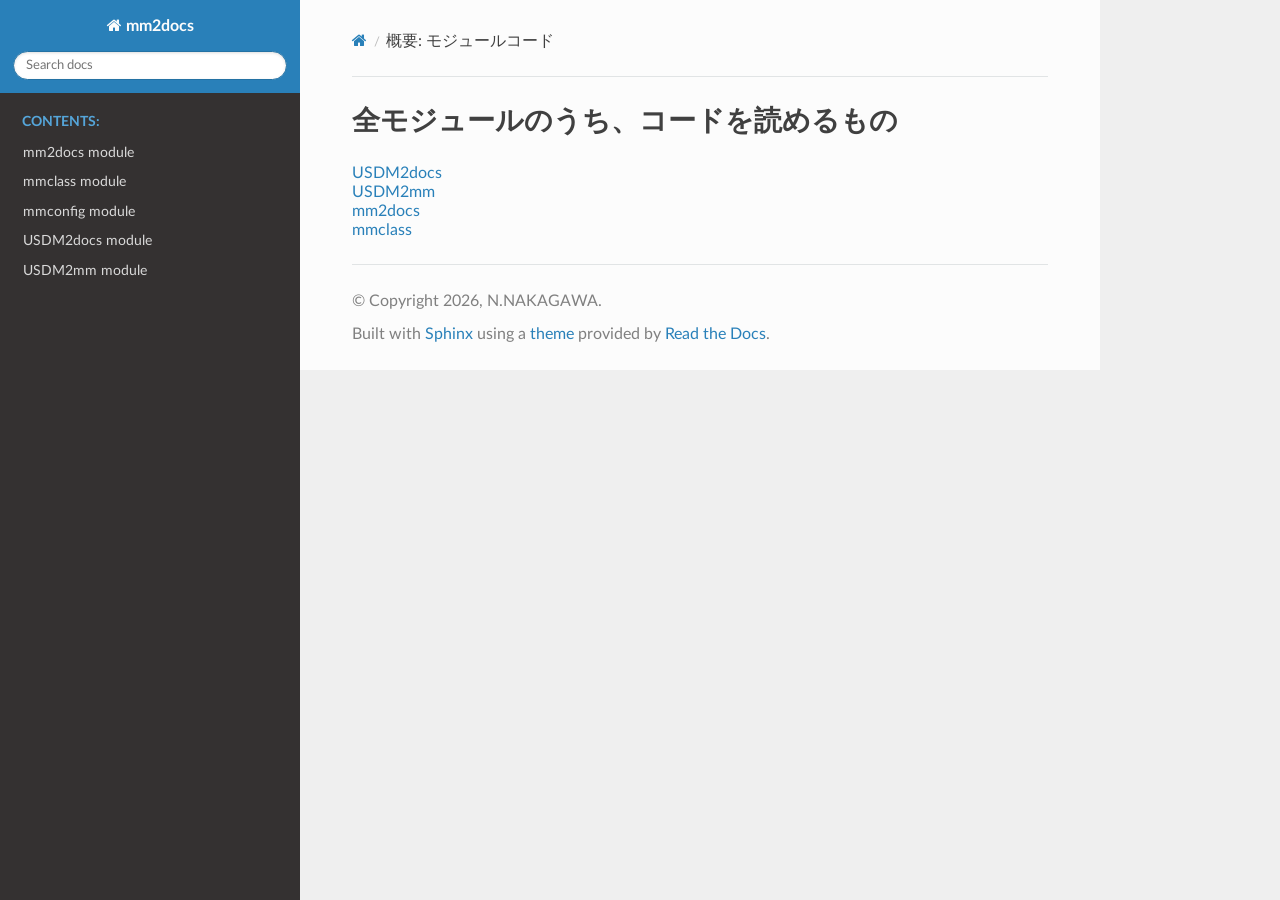
==== commit 4cb78a82: "update: スクリプトのAPIドキュメントを更新" ====
--- a/docs/_build/html/_modules/index.html
+++ b/docs/_build/html/_modules/index.html
@@ -45,6 +45,8 @@
 <li class="toctree-l1"><a class="reference internal" href="../mm2docs.html">mm2docs module</a></li>
 <li class="toctree-l1"><a class="reference internal" href="../mmclass.html">mmclass module</a></li>
 <li class="toctree-l1"><a class="reference internal" href="../mmconfig.html">mmconfig module</a></li>
+<li class="toctree-l1"><a class="reference internal" href="../USDM2docs.html">USDM2docs module</a></li>
+<li class="toctree-l1"><a class="reference internal" href="../USDM2mm.html">USDM2mm module</a></li>
 </ul>
 
         </div>
@@ -71,7 +73,9 @@
            <div itemprop="articleBody">
              
   <h1>全モジュールのうち、コードを読めるもの</h1>
-<ul><li><a href="mm2docs.html">mm2docs</a></li>
+<ul><li><a href="USDM2docs.html">USDM2docs</a></li>
+<li><a href="USDM2mm.html">USDM2mm</a></li>
+<li><a href="mm2docs.html">mm2docs</a></li>
 <li><a href="mmclass.html">mmclass</a></li>
 </ul>
 
